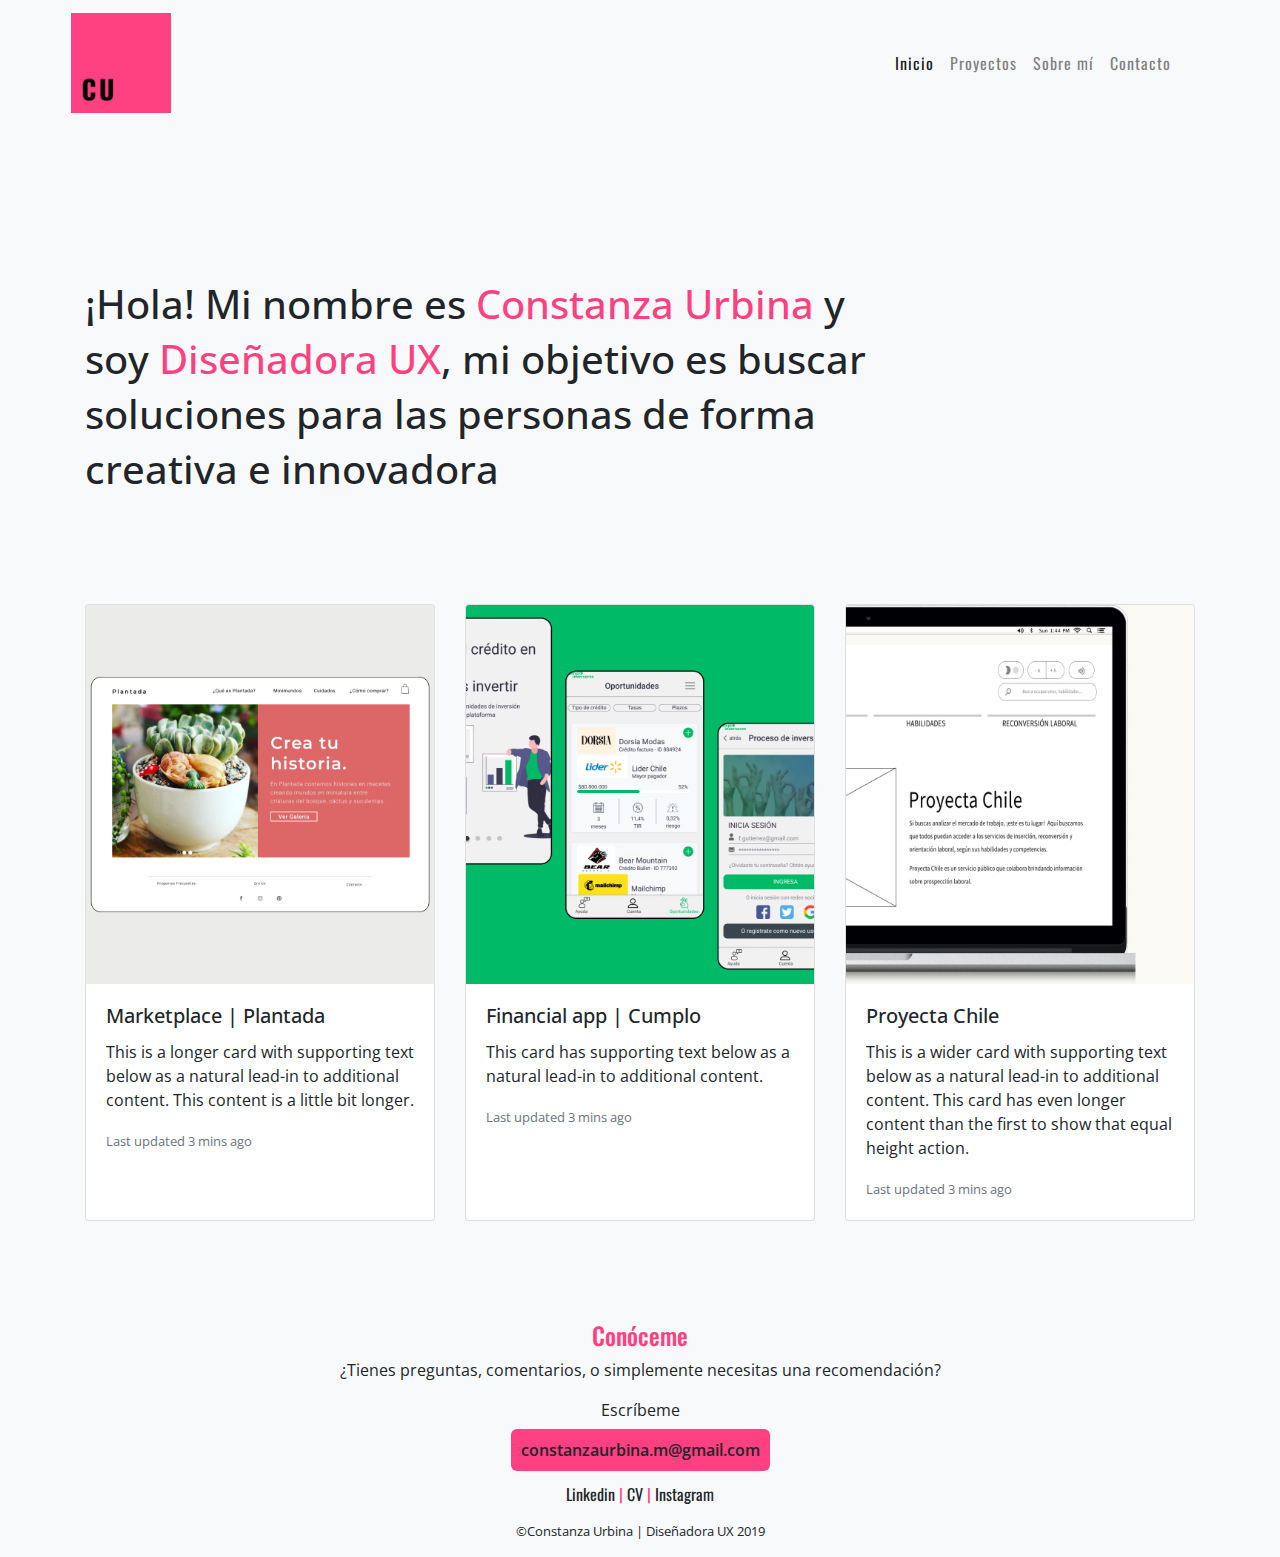
==== index.html @ 9f14cec7 "primer commit" ====
<!doctype html>
<html lang="en">
  <head>
    <!-- Required meta tags -->
    <meta charset="utf-8">
    <meta name="viewport" content="width=device-width, initial-scale=1, shrink-to-fit=no">

    <!-- Bootstrap CSS -->
    <link rel="stylesheet" href="https://stackpath.bootstrapcdn.com/bootstrap/4.3.1/css/bootstrap.min.css" integrity="sha384-ggOyR0iXCbMQv3Xipma34MD+dH/1fQ784/j6cY/iJTQUOhcWr7x9JvoRxT2MZw1T" crossorigin="anonymous">
    <link rel="stylesheet" href="style.css">
    <link href="https://fonts.googleapis.com/css?family=Oswald&display=swap" rel="stylesheet">
    <link href="https://fonts.googleapis.com/css?family=Open+Sans&display=swap" rel="stylesheet">
    <title>Constanza Urbina</title>
  </head>
  <body>
        <nav id="navbar" class="navbar navbar-expand-lg navbar-light bg-light">
                <a class="navbar-brand" href="index.html">
                        <img src="img/Logo.jpg" id="logo" alt="logo Constanza Urbina"/> 
                </a>
                <button class="navbar-toggler" type="button" data-toggle="collapse" data-target="#navbarNav" aria-controls="navbarNav" aria-expanded="false" aria-label="Toggle navigation">
                  <span class="navbar-toggler-icon"></span>
                </button>
                <div class="collapse navbar-collapse" id="navbarNav">
                  <ul class="navbar-nav">
                    <li class="nav-item active">
                      <a id="inicio" class="nav-link" href="index.html">Inicio <span class="sr-only">(current)</span></a>
                    </li>
                    <li class="nav-item">
                      <a id="proyectos" class="nav-link" href="proyectos.html">Proyectos</a>
                    </li>
                    <li class="nav-item">
                      <a id="sobremi" class="nav-link" href="about.html">Sobre mí</a>
                    </li>
                    <li class="nav-item">
                        <a id="sobremi" class="nav-link" href="contacto.html">Contacto</a>
                      </li>                    
                  </ul>
                </div>
              </nav>

        <div id= "container-one" class="container">
            <div class="row">
                <div class="col-lg-9">
                <h1 id="titulo-inicio">¡Hola! Mi nombre es <span>Constanza Urbina</span> y soy <span>Diseñadora UX</span>, mi objetivo es buscar soluciones para las personas de forma creativa e innovadora </h1>
                </div>              
            </div>
        </div>

        <div id="container-two" class="container" >
        <div class="card-deck">
                <div class="card">
                  <img src="img/Marketplace.jpg" class="card-img-top" alt="Plantada Marketplace">
                  <div class="card-body">
                    <h5 class="card-title">Marketplace | Plantada </h5>
                    <p class="card-text">This is a longer card with supporting text below as a natural lead-in to additional content. This content is a little bit longer.</p>
                    <p class="card-text"><small class="text-muted">Last updated 3 mins ago</small></p>
                  </div>
                </div>
                <div class="card">
                  <img src="img/Cumplo.jpg" class="card-img-top" alt="App Cumplo">
                  <div class="card-body">
                    <h5 class="card-title">Financial app | Cumplo</h5>
                    <p class="card-text">This card has supporting text below as a natural lead-in to additional content.</p>
                    <p class="card-text"><small class="text-muted">Last updated 3 mins ago</small></p>
                  </div>
                </div>
                <div class="card">
                  <img src="img/ChileValora.jpg" class="card-img-top" alt="Proyecta Chile">
                  <div class="card-body">
                    <h5 class="card-title">Proyecta Chile</h5>
                    <p class="card-text">This is a wider card with supporting text below as a natural lead-in to additional content. This card has even longer content than the first to show that equal height action.</p>
                    <p class="card-text"><small class="text-muted">Last updated 3 mins ago</small></p>
                  </div>
                </div>
              </div>
        </div>

        
    

    <footer>
      <h4><span>Conóceme</span></h4>
            <p>¿Tienes preguntas, comentarios, o simplemente necesitas una recomendación?</p>
            <p>Escríbeme</p>
            <a class="boton_personalizado">constanzaurbina.m@gmail.com<span class="sr-only">(current)</span></a>
            <!--<ul>
              <a href="https://drive.google.com/open?id=1kukRNrF38CLpl3KJc1DU95gMkI0bnIxP">
                <p>
                  Mi CV <span>|</span>
                </p>
              </a>
              <a href="linkedin.com/in/constanza-paz-urbina-montesinos-473746109">
                <p>
                  Linkedin <span>|</span>
                </p>
              </a>
              <a href="https://www.instagram.com/laperrogatopezyconstanza/">
                <p>
                  Instagram
                </p>
              </a>
          
            </ul>-->
            <p id="enlaces_contacto"></a>Linkedin <span>  |  </span> CV <span>  |  </span> Instagram</p>
            <p id="pequeño">©Constanza Urbina | Diseñadora UX 2019</p>
    </footer> 
    
    

    <!-- Optional JavaScript -->
    <!-- jQuery first, then Popper.js, then Bootstrap JS -->
    <script src="https://code.jquery.com/jquery-3.3.1.slim.min.js" integrity="sha384-q8i/X+965DzO0rT7abK41JStQIAqVgRVzpbzo5smXKp4YfRvH+8abtTE1Pi6jizo" crossorigin="anonymous"></script>
    <script src="https://cdnjs.cloudflare.com/ajax/libs/popper.js/1.14.7/umd/popper.min.js" integrity="sha384-UO2eT0CpHqdSJQ6hJty5KVphtPhzWj9WO1clHTMGa3JDZwrnQq4sF86dIHNDz0W1" crossorigin="anonymous"></script>
    <script src="https://stackpath.bootstrapcdn.com/bootstrap/4.3.1/js/bootstrap.min.js" integrity="sha384-JjSmVgyd0p3pXB1rRibZUAYoIIy6OrQ6VrjIEaFf/nJGzIxFDsf4x0xIM+B07jRM" crossorigin="anonymous"></script>
  </body>
</html>
---- style.css ----
body{
    background-color: #f8f9fa;
    font-family: 'Open Sans', sans-serif;
    
}

/* Estilos generales */

nav{
    font-family: 'Oswald', sans-serif;
    letter-spacing: 1px;
}

#logo{
    margin-left:55px;
    max-width: 100px;
}


#inicio{
    margin-left: 700px;
}

span{
    color: #FF4081;
    /*font-weight: bold;*/
}

#container-one{
    padding-top: 100px;
}

#container-two{
    padding-top: 100px;
}

#container-footer{
    padding-top: 100px;
    text-align: center;
}

footer{
    background-color: #f8f9fa;
    padding-top: 50px;
    margin-top:50px;
    text-align: center;
}

.boton_personalizado{
    text-decoration: none;
    padding: 10px;
    font-weight: 600;
    font-size: 16px;
    color: #f8f9fa;
    background-color: #FF4081;
    border-radius: 6px; 

  }

  .boton_personalizado:hover{
    background-color: rgb(204, 204, 204);
   
}



h4{
    font-family: 'Oswald', sans-serif;
}

#enlaces_contacto{
    margin-top: 20px;
    font-family: 'Oswald', sans-serif;
}

#pequeño{
    font-size: 13px;
}

/* Estilos inicio */

#titulo-inicio{
    margin-top:50px;
    font-family: 'Open Sans', sans-serif;
    line-height : 55px;
}

.card:hover {
    filter: opacity(.5);
}

/* Estilos about */

h3{
    font-family: 'Oswald', sans-serif;
    text-align: center;
}

#imgcons{
    height: 460px;
    width: 420px;  
    margin-left: 80px;
 }

#container-three{
    padding-top: 60px; 
}

#container-four{
    padding-top: 60px; 
}

#parrafo{
    margin-top: 20px;
}

#fluido{
    background-color: #FF4081;
    width: 100%;
}

/* Estilos contacto */
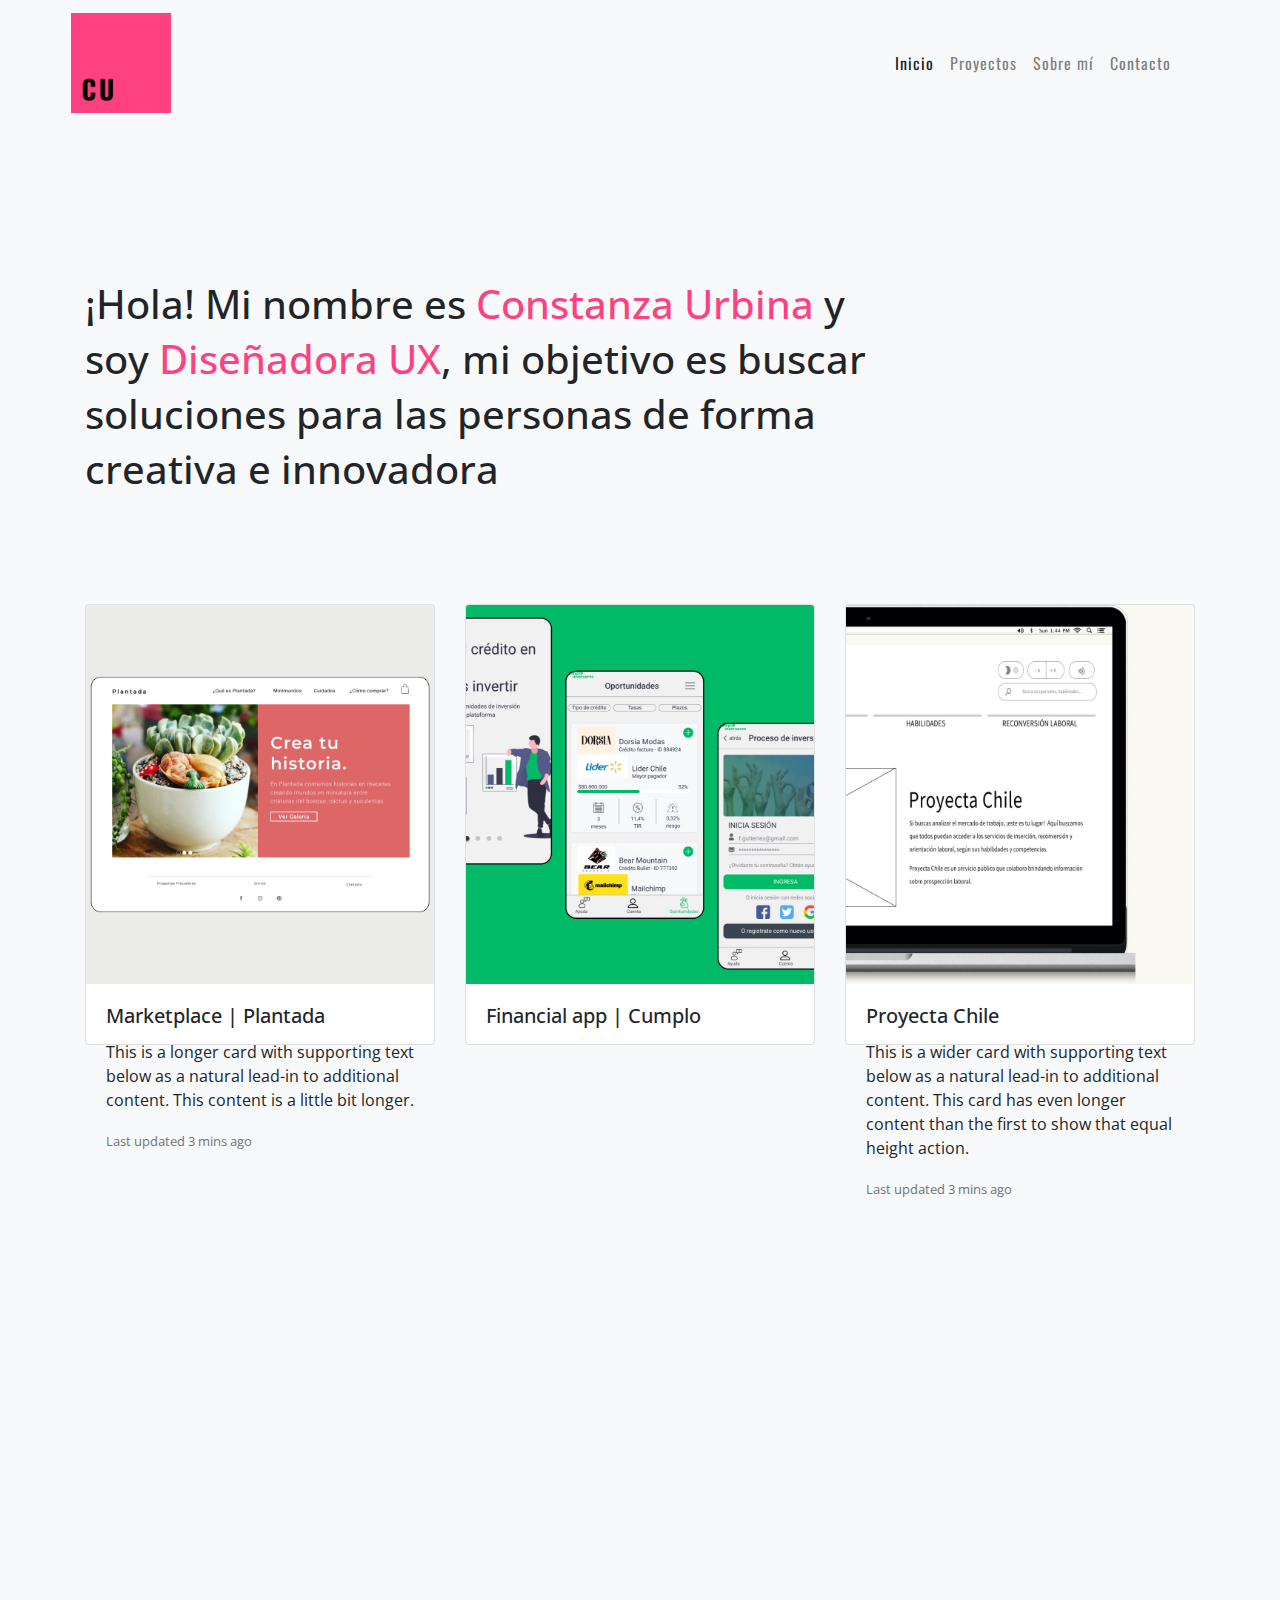
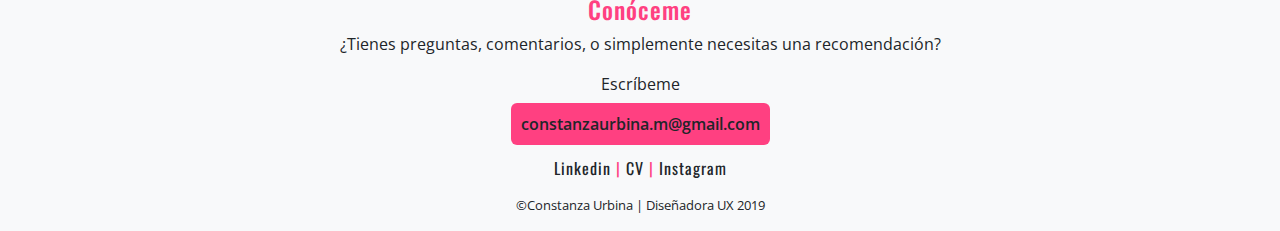
==== commit 0744812b: "cambios proyecto cumplo" ====
--- a/index.html
+++ b/index.html
@@ -46,24 +46,27 @@
             </div>
         </div>
 
+
+
         <div id="container-two" class="container" >
+        
         <div class="card-deck">
                 <div class="card">
-                  <img src="img/Marketplace.jpg" class="card-img-top" alt="Plantada Marketplace">
+                  <a href="plantada.html" ><img src="img/Marketplace.jpg" class="card-img-top" alt="Plantada Marketplace"></a>
                   <div class="card-body">
                     <h5 class="card-title">Marketplace | Plantada </h5>
                     <p class="card-text">This is a longer card with supporting text below as a natural lead-in to additional content. This content is a little bit longer.</p>
                     <p class="card-text"><small class="text-muted">Last updated 3 mins ago</small></p>
                   </div>
                 </div>
+
                 <div class="card">
-                  <img src="img/Cumplo.jpg" class="card-img-top" alt="App Cumplo">
+                  <a href="cumplo.html"><img src="img/Cumplo.jpg" class="card-img-top" alt="App Cumplo"></a>
                   <div class="card-body">
-                    <h5 class="card-title">Financial app | Cumplo</h5>
-                    <p class="card-text">This card has supporting text below as a natural lead-in to additional content.</p>
-                    <p class="card-text"><small class="text-muted">Last updated 3 mins ago</small></p>
+                      <h5 class="card-title">Financial app | Cumplo </h5>
                   </div>
                 </div>
+
                 <div class="card">
                   <img src="img/ChileValora.jpg" class="card-img-top" alt="Proyecta Chile">
                   <div class="card-body">
@@ -78,11 +81,21 @@
         
     
 
-    <footer>
-      <h4><span>Conóceme</span></h4>
+    <footer class="container">
+      <div class="row">
+        <div class="col">
+            <h4><span>Conóceme</span></h4>
             <p>¿Tienes preguntas, comentarios, o simplemente necesitas una recomendación?</p>
             <p>Escríbeme</p>
             <a class="boton_personalizado">constanzaurbina.m@gmail.com<span class="sr-only">(current)</span></a>
+        </div>
+      </div> 
+      <div class="row">
+        <div class="col">
+            <p id="enlaces_contacto"></a>Linkedin <span>  |  </span> CV <span>  |  </span> Instagram</p>
+            <p id="pequeño">©Constanza Urbina | Diseñadora UX 2019</p>
+        </div>
+      </div>
             <!--<ul>
               <a href="https://drive.google.com/open?id=1kukRNrF38CLpl3KJc1DU95gMkI0bnIxP">
                 <p>
@@ -101,8 +114,7 @@
               </a>
           
             </ul>-->
-            <p id="enlaces_contacto"></a>Linkedin <span>  |  </span> CV <span>  |  </span> Instagram</p>
-            <p id="pequeño">©Constanza Urbina | Diseñadora UX 2019</p>
+            
     </footer> 
     
     
--- a/style.css
+++ b/style.css
@@ -4,6 +4,7 @@
     
 }
 
+
 /* Estilos generales */
 
 nav{
@@ -42,8 +43,12 @@
 footer{
     background-color: #f8f9fa;
     padding-top: 50px;
-    margin-top:50px;
-    text-align: center;
+    margin-top:500px;
+    text-align: center;
+}
+
+#footer-cumplo{
+    padding-top: 800px;
 }
 
 .boton_personalizado{
@@ -54,7 +59,7 @@
     color: #f8f9fa;
     background-color: #FF4081;
     border-radius: 6px; 
-
+    margin-bottom: 3%;
   }
 
   .boton_personalizado:hover{
@@ -66,11 +71,13 @@
 
 h4{
     font-family: 'Oswald', sans-serif;
+    letter-spacing: 1px;
 }
 
 #enlaces_contacto{
     margin-top: 20px;
     font-family: 'Oswald', sans-serif;
+    letter-spacing: 1px;
 }
 
 #pequeño{
@@ -85,8 +92,13 @@
     line-height : 55px;
 }
 
+
+.card-body{
+    height: 60px;
+}
+
 .card:hover {
-    filter: opacity(.5);
+    filter: opacity(.2);
 }
 
 /* Estilos about */
@@ -94,6 +106,7 @@
 h3{
     font-family: 'Oswald', sans-serif;
     text-align: center;
+    letter-spacing: 1px;
 }
 
 #imgcons{
@@ -119,6 +132,369 @@
     width: 100%;
 }
 
+
+/*Estilos generales proyecto*/
+
+.icon{
+    height: 35px;
+    width: 35px;
+}
+
+
+
+.text-img{
+    position: absolute;
+    top: 45%;
+    left: 50%;
+    transform: translate(-50%, -50%);
+}
+
+.title-project{
+    text-align: center;
+    color:#ffff;
+    font-weight: bold;
+}
+
+.subtitle{
+    font-size: 20px;
+    font-family: 'Open Sans', sans-serif;
+    text-align: center;
+    color:#ffff;
+    
+}
+
+#about-proyect{
+font-size: 20px;
+font-family: 'Open Sans', sans-serif;
+}
+
+.p-title{
+    font-size: 16px;
+    font-family: 'Oswald', sans-serif;
+    letter-spacing: 1px;
+}
+
+.h5-title{
+    margin-top: -9px;
+    font-weight: bold;
+}
+
+#container-cumplo{
+    margin-top: 60px;
+    margin-left: 250px;
+    height: 250px;
+    /*padding-right: 500px;*/
+  
+}
+
+#role{
+    margin-top: 60px;
+    margin-left: 250px;
+    height: 180px;
+
+}
+
+.p-bold{
+    font-weight: bold;
+}
+
+.container-text{
+    margin-top:30px;
+    height: 500px;
+    
+}
+
+#container-conocer{
+    height: 500px;
+
+}
+
+#proceso-diseño{
+    background-color: #Ffff;
+    height:300px;
+
+}
+
+#titulo-proceso{
+    
+    padding-top:25px;
+    text-align: center;
+}
+
+#desafio{
+    background-color: #Ffff;
+    text-align: center;
+    height:200px;
+      
+}
+
+#texto-desafio{
+    margin-left: 150px;
+    padding-top:50px;  
+}
+
+.panel{
+    margin-top: 50px;
+}
+
+#leftdiv1{
+    margin-left: 65px;
+    padding-top:10px;  
+    float: left;
+}
+
+#leftdiv2 {
+    margin-left: 25px;
+    padding-top: 10px;
+	float: left;
+}
+
+#centerdiv {
+    margin-left: 25px;
+    padding-top: 10px;
+	float: left;
+}
+
+#rightdiv1 {
+    margin-left: 25px;
+    padding-top: 10px;
+	float: left;
+}
+
+#rightdiv2 {
+    margin-left: 25px;
+    padding-top: 10px;
+	float: left;
+}
+
+
+.p-detalles{
+    font-size: 14px;
+    text-align: center;
+    
+}
+
+
+
+#empatizar{
+    height: 35px;
+    width: 35px;
+    text-align: center;
+}
+
+#referentes{
+    background-color: #Ffff;
+    margin-top:180px;
+    padding-left: 250px;
+    height: 350px;
+    width: 100%;
+
+}
+
+#img-ref{
+    width: 156px;
+    height: 224px;
+}
+
+#ref-left{
+    float:left;
+    margin-top: 60px;
+}
+
+#ref-right{
+    float: right;
+    margin-top: 65px;
+    padding-right: 200px;
+
+}
+
+#user{
+    padding-left: 250px;
+    margin-top:50px;
+    height: 500px;
+
+}
+
+#p-user{
+    padding-right: 150px;
+}
+
+#user-1{
+    width: 640px;
+    height: 484px;
+    text-align: center;
+}
+
+
+#user-2{
+    width: 640px;
+    height: 484px;
+    text-align: center;
+}
+
+#user-left{
+    float: left;
+    margin-top: 100px;
+}
+
+#user-right{
+    float: right;
+    padding-right: 100px;
+}
+
+#arrow-1{
+    width: 150px;
+    height: 150px; 
+    margin-left: 100px;
+    
+
+}
+
+#arrow-2{
+    width: 150px;
+    height: 150px;
+    margin-right: 220px; 
+    margin-top:150px;
+    
+    
+
+}
+
+#user2-left{
+    float: left;
+    margin-left:-80px;
+    margin-top: 50px;
+
+}
+
+#user2-right{
+    float: right;
+    
+
+}
+
+#p-arrow{
+    margin-left:-30px;
+    margin-top:-50px;
+}
+
+#p-arrow2{
+    padding-left:130px;
+    margin-top:-50px;
+}
+
+#pre-test{
+    background-color: #Ffff;
+    height: 680px;
+    margin-top:720px; 
+}
+
+#pre-title{
+    margin-left: 250px;
+    padding-top:30px;
+
+}
+
+#portada-cumplo{
+    width: 757px;
+    height: 242px;
+    text-align: center;
+    margin-left: 10px;
+    margin-top: 20px;
+
+}
+
+#pre-left{
+    float: left;
+    margin-left: 220px;
+}
+
+#pre-center{
+    float: left;
+    margin-left: 100px;
+    
+    
+}
+
+#pre-right{
+    float: left;
+    margin-left: 100px;
+    
+}
+
+#container-ideas{
+    margin-top: 60px;
+    margin-left: 250px;
+    height: 750px;
+}
+
+#sketch-cumplo{
+    width: 656px;
+    height: 492px;
+    margin-left: 100px;
+}
+
+#container-sitemap{
+    padding-top:50px;
+    margin-top: 100px;
+    height: 690px;
+    background-color: #Ffff;
+
+}
+
+#sitemap-cumplo{
+    width: 656px;
+    height: 492px;
+    margin-left: 350px;
+}
+
+.correr-p{
+    margin-left: 250px;
+}
+
+#container-wireframe{
+    margin-left: 250px;
+}
+
+#wireframe{
+    width: 720px;
+    height: 349px;
+    
+
+}
+
+#text-prototipo{
+    margin-right: 100px; 
+}
+
+#prototipo{
+    padding-top: 50px;
+    background-color: #Ffff;
+    
+}
+
+#title-prototipo{
+    margin-left: 250px;
+}
+
+#cumplo-1{
+    width:  472px;
+    height: 435px;
+    margin-left: 250px;
+}
+
+.div-left{
+    float: left;
+}
+
+
+/*Estilos Cumplo*/
+
+#imgCumplo{
+    width:  100%;
+    height: 250px;
+}
+
 /* Estilos contacto */
 
 
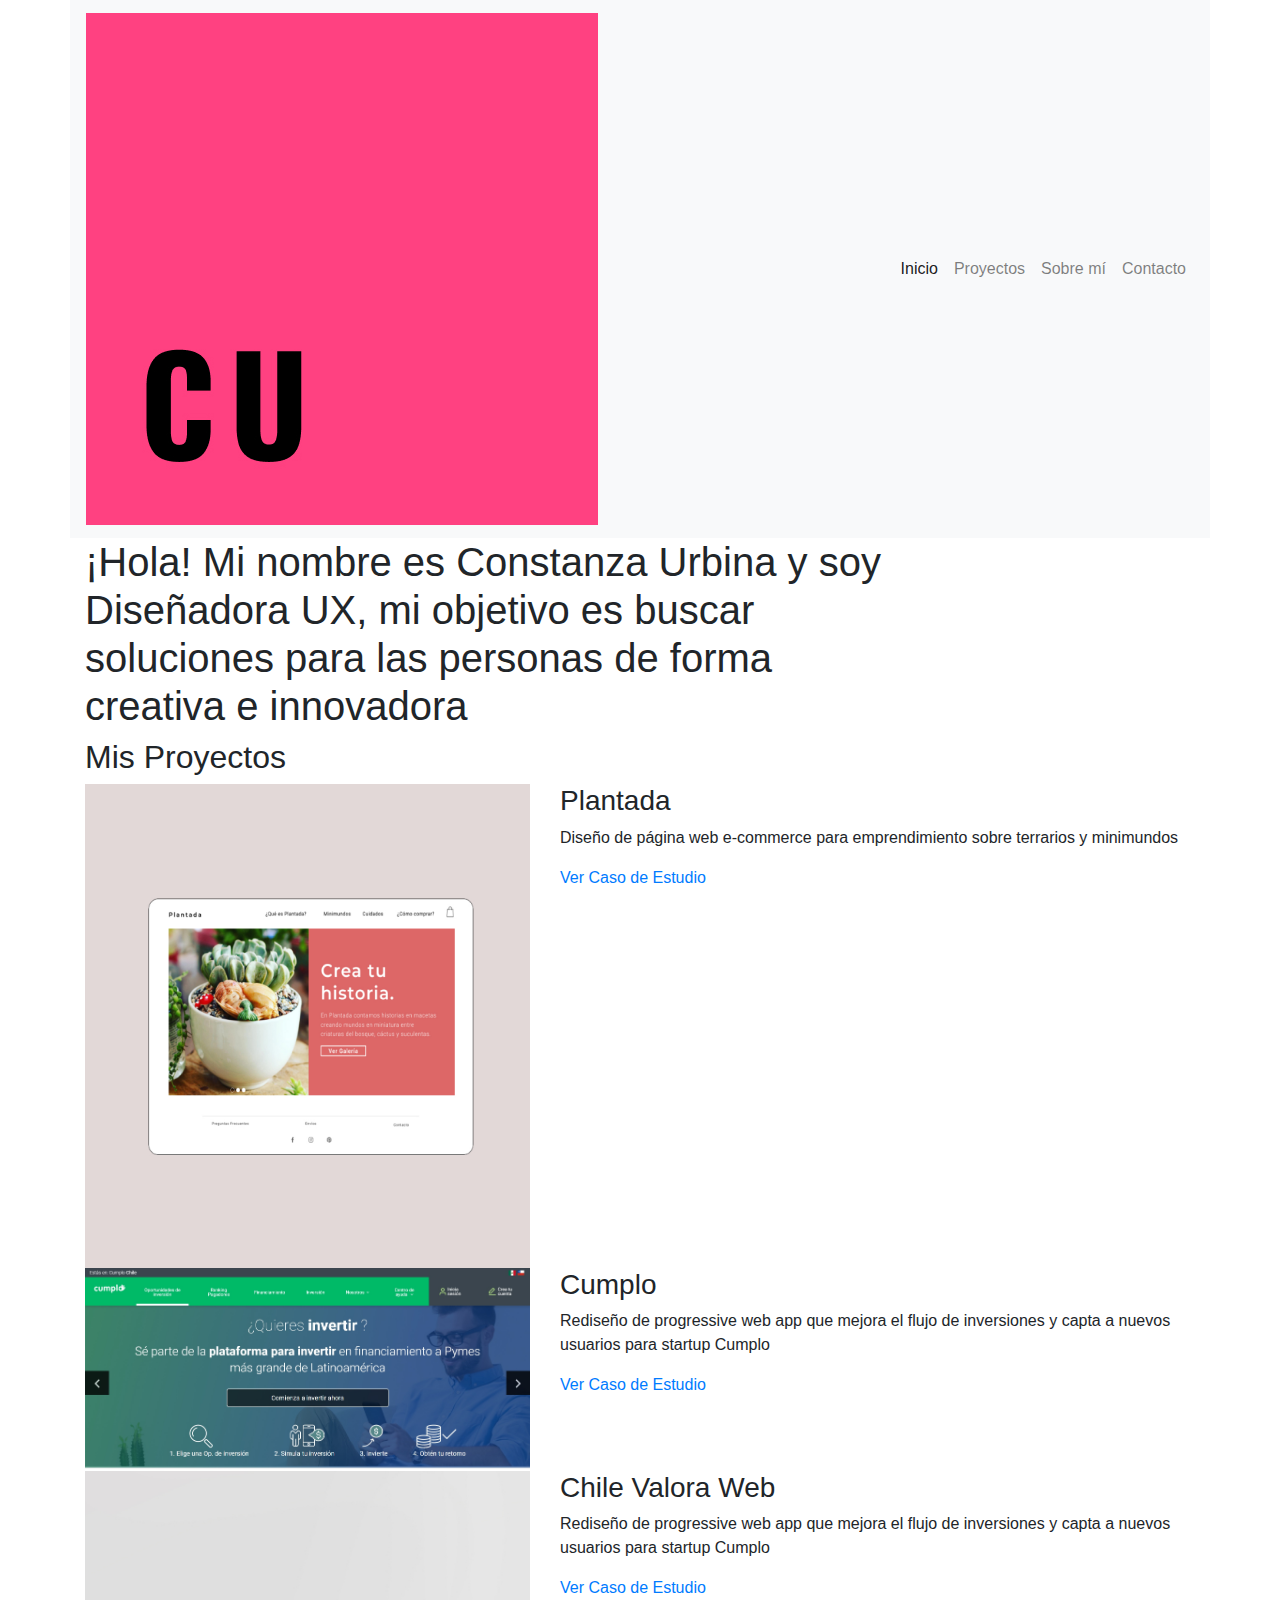
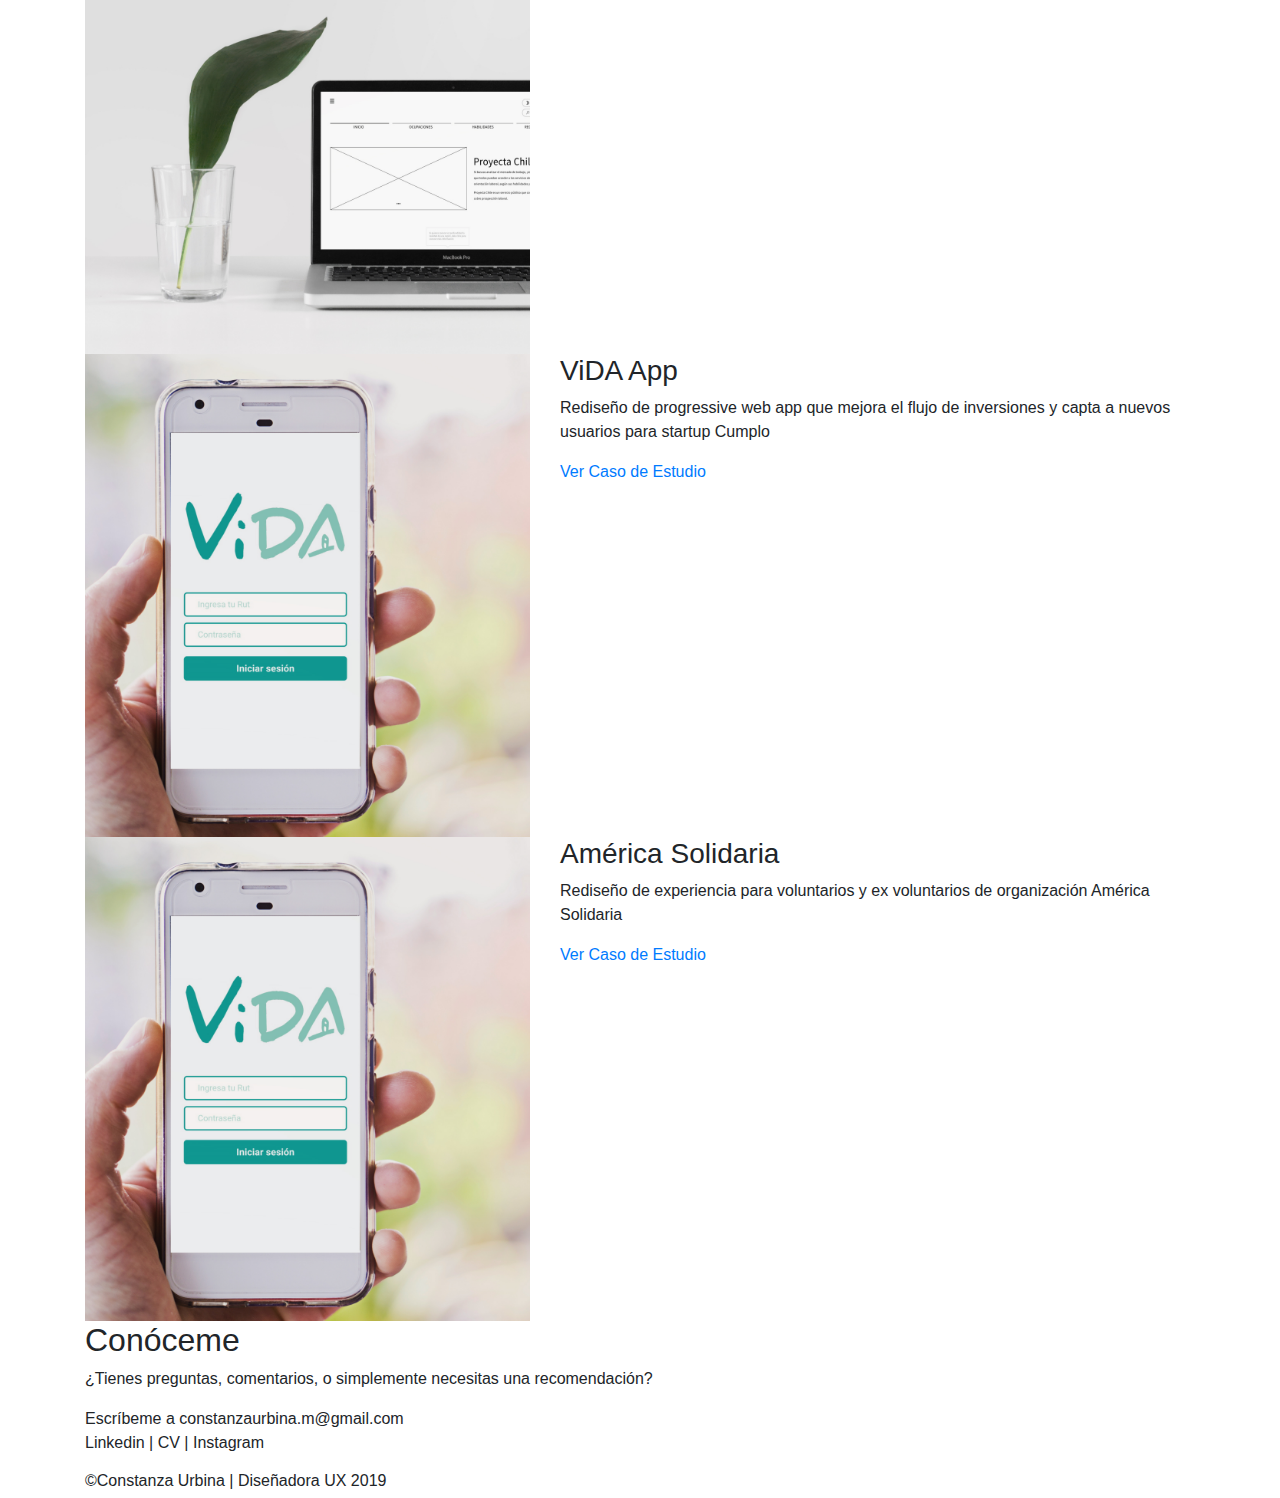
==== commit 705fc723: "arreglos index y css" ====
--- a/index.html
+++ b/index.html
@@ -1,128 +1,136 @@
-<!doctype html>
+<!DOCTYPE html>
 <html lang="en">
-  <head>
-    <!-- Required meta tags -->
-    <meta charset="utf-8">
-    <meta name="viewport" content="width=device-width, initial-scale=1, shrink-to-fit=no">
-
-    <!-- Bootstrap CSS -->
-    <link rel="stylesheet" href="https://stackpath.bootstrapcdn.com/bootstrap/4.3.1/css/bootstrap.min.css" integrity="sha384-ggOyR0iXCbMQv3Xipma34MD+dH/1fQ784/j6cY/iJTQUOhcWr7x9JvoRxT2MZw1T" crossorigin="anonymous">
-    <link rel="stylesheet" href="style.css">
-    <link href="https://fonts.googleapis.com/css?family=Oswald&display=swap" rel="stylesheet">
-    <link href="https://fonts.googleapis.com/css?family=Open+Sans&display=swap" rel="stylesheet">
-    <title>Constanza Urbina</title>
-  </head>
-  <body>
-        <nav id="navbar" class="navbar navbar-expand-lg navbar-light bg-light">
-                <a class="navbar-brand" href="index.html">
-                        <img src="img/Logo.jpg" id="logo" alt="logo Constanza Urbina"/> 
-                </a>
-                <button class="navbar-toggler" type="button" data-toggle="collapse" data-target="#navbarNav" aria-controls="navbarNav" aria-expanded="false" aria-label="Toggle navigation">
-                  <span class="navbar-toggler-icon"></span>
-                </button>
-                <div class="collapse navbar-collapse" id="navbarNav">
-                  <ul class="navbar-nav">
-                    <li class="nav-item active">
-                      <a id="inicio" class="nav-link" href="index.html">Inicio <span class="sr-only">(current)</span></a>
-                    </li>
-                    <li class="nav-item">
-                      <a id="proyectos" class="nav-link" href="proyectos.html">Proyectos</a>
-                    </li>
-                    <li class="nav-item">
-                      <a id="sobremi" class="nav-link" href="about.html">Sobre mí</a>
-                    </li>
-                    <li class="nav-item">
-                        <a id="sobremi" class="nav-link" href="contacto.html">Contacto</a>
-                      </li>                    
-                  </ul>
-                </div>
-              </nav>
-
-        <div id= "container-one" class="container">
-            <div class="row">
-                <div class="col-lg-9">
-                <h1 id="titulo-inicio">¡Hola! Mi nombre es <span>Constanza Urbina</span> y soy <span>Diseñadora UX</span>, mi objetivo es buscar soluciones para las personas de forma creativa e innovadora </h1>
-                </div>              
-            </div>
-        </div>
-
-
-
-        <div id="container-two" class="container" >
-        
-        <div class="card-deck">
-                <div class="card">
-                  <a href="plantada.html" ><img src="img/Marketplace.jpg" class="card-img-top" alt="Plantada Marketplace"></a>
-                  <div class="card-body">
-                    <h5 class="card-title">Marketplace | Plantada </h5>
-                    <p class="card-text">This is a longer card with supporting text below as a natural lead-in to additional content. This content is a little bit longer.</p>
-                    <p class="card-text"><small class="text-muted">Last updated 3 mins ago</small></p>
-                  </div>
-                </div>
-
-                <div class="card">
-                  <a href="cumplo.html"><img src="img/Cumplo.jpg" class="card-img-top" alt="App Cumplo"></a>
-                  <div class="card-body">
-                      <h5 class="card-title">Financial app | Cumplo </h5>
-                  </div>
-                </div>
-
-                <div class="card">
-                  <img src="img/ChileValora.jpg" class="card-img-top" alt="Proyecta Chile">
-                  <div class="card-body">
-                    <h5 class="card-title">Proyecta Chile</h5>
-                    <p class="card-text">This is a wider card with supporting text below as a natural lead-in to additional content. This card has even longer content than the first to show that equal height action.</p>
-                    <p class="card-text"><small class="text-muted">Last updated 3 mins ago</small></p>
-                  </div>
-                </div>
-              </div>
-        </div>
-
-        
-    
-
-    <footer class="container">
-      <div class="row">
-        <div class="col">
-            <h4><span>Conóceme</span></h4>
-            <p>¿Tienes preguntas, comentarios, o simplemente necesitas una recomendación?</p>
-            <p>Escríbeme</p>
-            <a class="boton_personalizado">constanzaurbina.m@gmail.com<span class="sr-only">(current)</span></a>
-        </div>
-      </div> 
-      <div class="row">
-        <div class="col">
-            <p id="enlaces_contacto"></a>Linkedin <span>  |  </span> CV <span>  |  </span> Instagram</p>
-            <p id="pequeño">©Constanza Urbina | Diseñadora UX 2019</p>
+<head>
+  <meta charset="UTF-8">
+  <meta name="viewport" content="width=device-width, initial-scale=1.0">
+  <meta http-equiv="X-UA-Compatible" content="ie=edge">
+  <title>Constanza Urbina</title>
+  <link rel="stylesheet" href="https://stackpath.bootstrapcdn.com/bootstrap/4.3.1/css/bootstrap.min.css" integrity="sha384-ggOyR0iXCbMQv3Xipma34MD+dH/1fQ784/j6cY/iJTQUOhcWr7x9JvoRxT2MZw1T" crossorigin="anonymous">
+  <link href="https://fonts.googleapis.com/css?family=Open+Sans|Oswald&display=swap" rel="stylesheet">
+  <link rel="stylesheet" href="main.css">
+</head>
+<body>
+  <nav class="navbar navbar-expand-lg navbar-light bg-light container">
+    <a class="navbar-brand" href="index.html">
+      <img src="img/Logo.jpg" id="logo" alt="logo Constanza Urbina"/> 
+    </a>
+    <button class="navbar-toggler" type="button" data-toggle="collapse" data-target="#navbarNav" aria-controls="navbarNav" aria-expanded="false" aria-label="Toggle navigation">
+      <span class="navbar-toggler-icon"></span>
+    </button>
+    <div class="collapse navbar-collapse flex-row-reverse" id="navbarNav">
+      <ul class="navbar-nav">
+        <li class="nav-item active">
+          <a id="inicio" class="nav-link" href="index.html">Inicio <span class="sr-only">(current)</span></a>
+        </li>
+        <li class="nav-item">
+          <a id="proyectos" class="nav-link" href="#proyectos">Proyectos</a>
+        </li>
+        <li class="nav-item">
+          <a id="sobremi" class="nav-link" href="about.html">Sobre mí</a>
+        </li>
+        <li class="nav-item">
+          <a id="sobremi" class="nav-link" href="contacto.html">Contacto</a>
+        </li>                    
+      </ul>
+    </div>
+  </nav>
+  <header class="container">
+    <div class="row">
+      <div class="col-lg-9 col-9">
+        <h1>¡Hola! Mi nombre es <span class="txt-sub">Constanza Urbina</span> y soy <span>Diseñadora UX</span>, mi objetivo es buscar soluciones para las personas de forma creativa e innovadora</h1>
+      </div>
+    </div>
+  </header>
+  <section id="proyectos" class="container pd-sct">
+    <div class="row">
+      <div class="col-lg-12 col-12">
+        <h2>Mis Proyectos</h2>
+      </div>
+    </div>
+    <div class="row pd-proyecto">
+      <div class="col-lg-5">
+        <img class="img-fluid img-proyecto" src="img/portada_marketplace.jpg" alt="Plantada">
+      </div>
+      <div class="col-lg-7">
+        <div class="pos-txt">
+          <h3 class="txt-sub">Plantada</h3>
+          <p>Diseño de página web e-commerce para emprendimiento sobre terrarios y minimundos</p>
+          <a href="plantada.html">Ver Caso de Estudio</a>
         </div>
       </div>
-            <!--<ul>
-              <a href="https://drive.google.com/open?id=1kukRNrF38CLpl3KJc1DU95gMkI0bnIxP">
-                <p>
-                  Mi CV <span>|</span>
-                </p>
-              </a>
-              <a href="linkedin.com/in/constanza-paz-urbina-montesinos-473746109">
-                <p>
-                  Linkedin <span>|</span>
-                </p>
-              </a>
-              <a href="https://www.instagram.com/laperrogatopezyconstanza/">
-                <p>
-                  Instagram
-                </p>
-              </a>
-          
-            </ul>-->
-            
-    </footer> 
-    
-    
-
-    <!-- Optional JavaScript -->
-    <!-- jQuery first, then Popper.js, then Bootstrap JS -->
-    <script src="https://code.jquery.com/jquery-3.3.1.slim.min.js" integrity="sha384-q8i/X+965DzO0rT7abK41JStQIAqVgRVzpbzo5smXKp4YfRvH+8abtTE1Pi6jizo" crossorigin="anonymous"></script>
-    <script src="https://cdnjs.cloudflare.com/ajax/libs/popper.js/1.14.7/umd/popper.min.js" integrity="sha384-UO2eT0CpHqdSJQ6hJty5KVphtPhzWj9WO1clHTMGa3JDZwrnQq4sF86dIHNDz0W1" crossorigin="anonymous"></script>
-    <script src="https://stackpath.bootstrapcdn.com/bootstrap/4.3.1/js/bootstrap.min.js" integrity="sha384-JjSmVgyd0p3pXB1rRibZUAYoIIy6OrQ6VrjIEaFf/nJGzIxFDsf4x0xIM+B07jRM" crossorigin="anonymous"></script>
-  </body>
+    </div>
+    <div class="row pd-proyecto">
+      <div class="col-lg-5">
+        <img class="img-fluid img-proyecto" src="img/portada_cumplo.jpg" alt="Cumplo App">
+      </div>
+      <div class="col-lg-7">
+        <div class="pos-txt">
+          <h3 class="txt-sub">Cumplo</h3>
+          <p>Rediseño de progressive web app que mejora el flujo de inversiones y capta a nuevos usuarios para startup Cumplo</p>
+          <a href="plantada.html">Ver Caso de Estudio</a>
+        </div>
+      </div>
+    </div>
+    <div class="row pd-proyecto">
+      <div class="col-lg-5">
+        <img class="img-fluid img-proyecto" src="img/Portada_chilevalora.jpg" alt="Cumplo App">
+      </div>
+      <div class="col-lg-7">
+        <div class="pos-txt">
+          <h3 class="txt-sub">Chile Valora Web</h3>
+          <p>Rediseño de progressive web app que mejora el flujo de inversiones y capta a nuevos usuarios para startup Cumplo</p>
+          <a href="plantada.html">Ver Caso de Estudio</a>
+        </div>
+      </div>
+    </div>
+    <div class="row pd-proyecto">
+      <div class="col-lg-5">
+        <img class="img-fluid img-proyecto" src="img/Portada_vida.jpg" alt="Cumplo App">
+      </div>
+      <div class="col-lg-7">
+        <div class="pos-txt">
+          <h3 class="txt-sub">ViDA App</h3>
+          <p>Rediseño de progressive web app que mejora el flujo de inversiones y capta a nuevos usuarios para startup Cumplo</p>
+          <a href="plantada.html">Ver Caso de Estudio</a>
+        </div>
+      </div>
+    </div>
+    <div class="row pd-proyecto">
+      <div class="col-lg-5">
+        <img class="img-fluid img-proyecto" src="img/Portada_vida.jpg" alt="Cumplo App">
+      </div>
+      <div class="col-lg-7">
+        <div class="pos-txt">
+          <h3 class="txt-sub">América Solidaria</h3>
+          <p>Rediseño de experiencia para voluntarios y ex voluntarios de organización América Solidaria</p>
+          <a href="plantada.html">Ver Caso de Estudio</a>
+        </div>
+      </div>
+    </div>
+  </section>
+  <footer class="container">
+    <div class="row">
+      <div class="col-lg-12">
+        <h2>Conóceme</h2>
+        <p>¿Tienes preguntas, comentarios, o simplemente necesitas una recomendación?</p>
+        <span>Escríbeme a</span>
+        <span class="mail">constanzaurbina.m@gmail.com</span>
+      </div>
+    </div> 
+    <div class="row pd-proyecto">
+      <div class="col-lg-12">
+        <p></a>Linkedin <span>  |  </span> CV <span>  |  </span> Instagram</p>
+      </div>
+    </div>
+    <div class="row">
+      <div class="col-lg-12">
+        <h6>©Constanza Urbina | Diseñadora UX 2019</h6>
+      </div>
+    </div>
+  </footer>
+  
+  <script src="https://code.jquery.com/jquery-3.3.1.slim.min.js" integrity="sha384-q8i/X+965DzO0rT7abK41JStQIAqVgRVzpbzo5smXKp4YfRvH+8abtTE1Pi6jizo" crossorigin="anonymous"></script>
+  <script src="https://cdnjs.cloudflare.com/ajax/libs/popper.js/1.14.7/umd/popper.min.js" integrity="sha384-UO2eT0CpHqdSJQ6hJty5KVphtPhzWj9WO1clHTMGa3JDZwrnQq4sF86dIHNDz0W1" crossorigin="anonymous"></script>
+  <script src="https://stackpath.bootstrapcdn.com/bootstrap/4.3.1/js/bootstrap.min.js" integrity="sha384-JjSmVgyd0p3pXB1rRibZUAYoIIy6OrQ6VrjIEaFf/nJGzIxFDsf4x0xIM+B07jRM" crossorigin="anonymous"></script>
+</body>
 </html>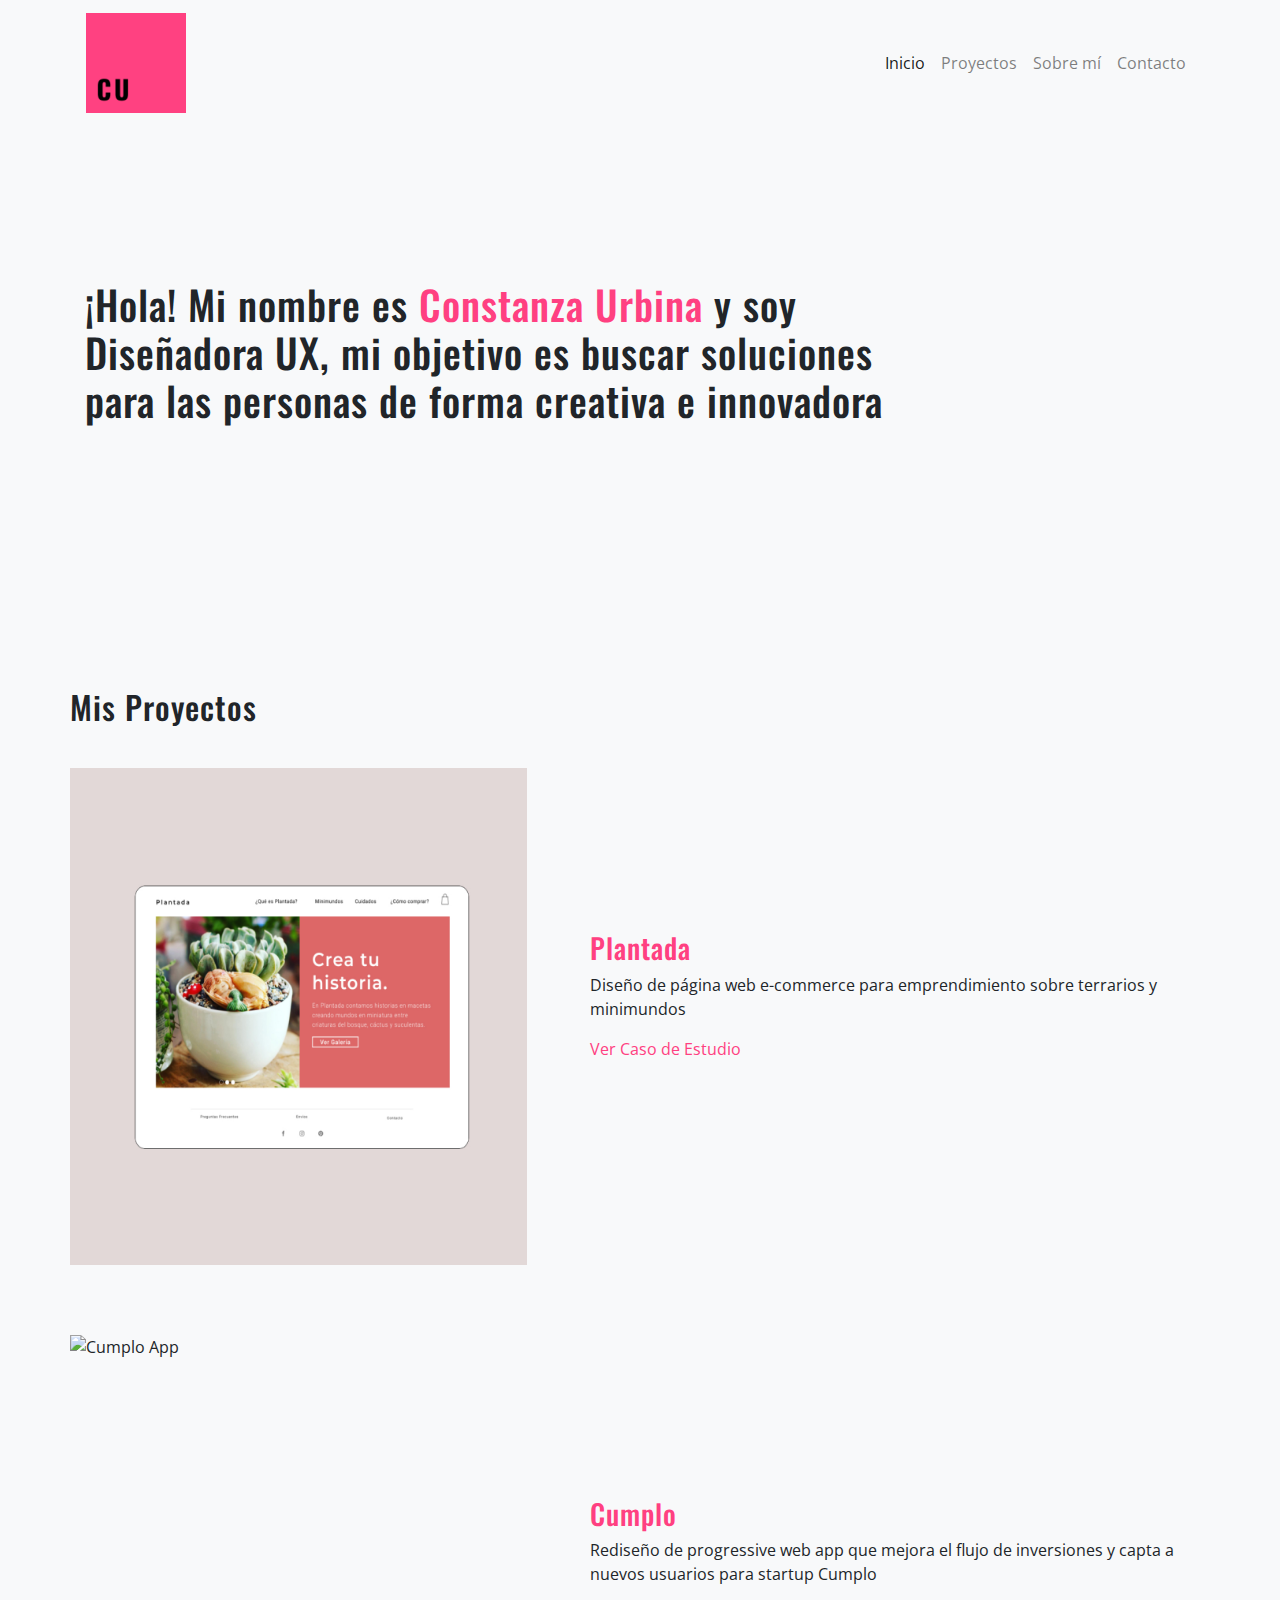
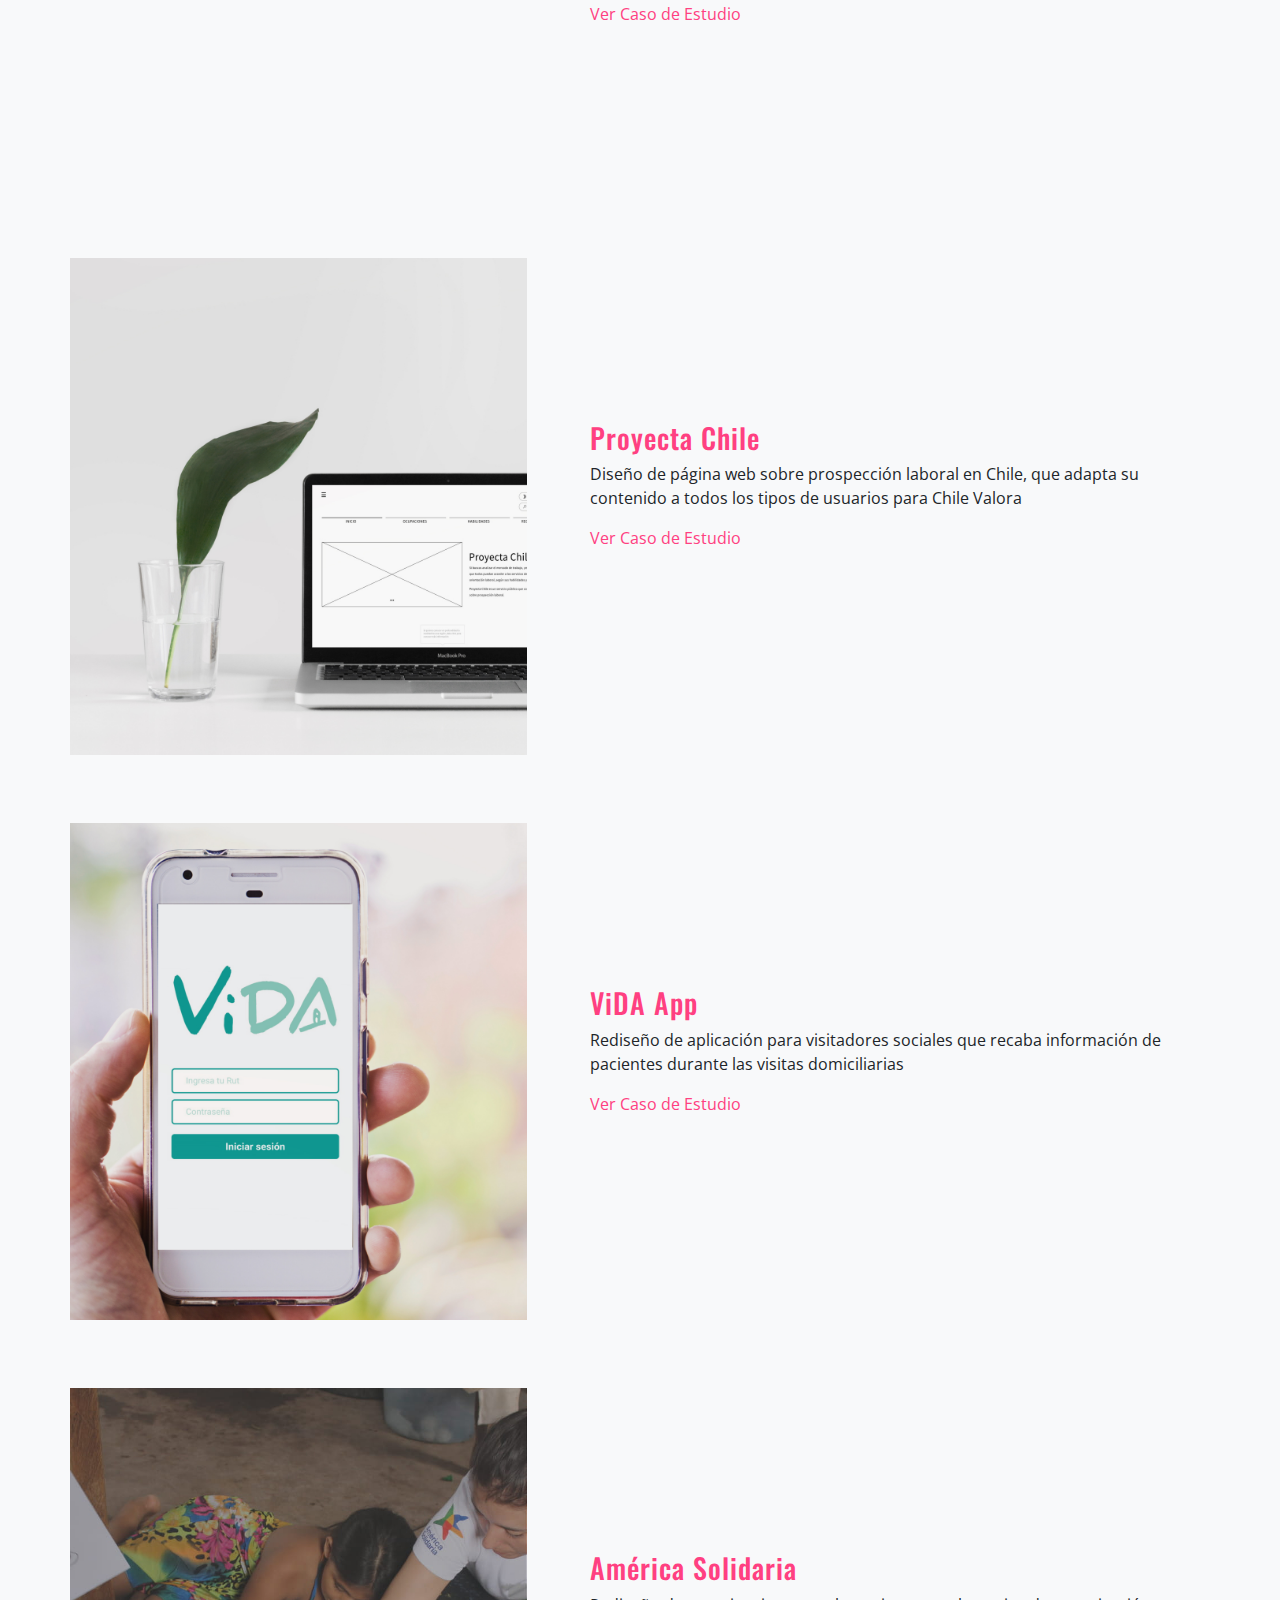
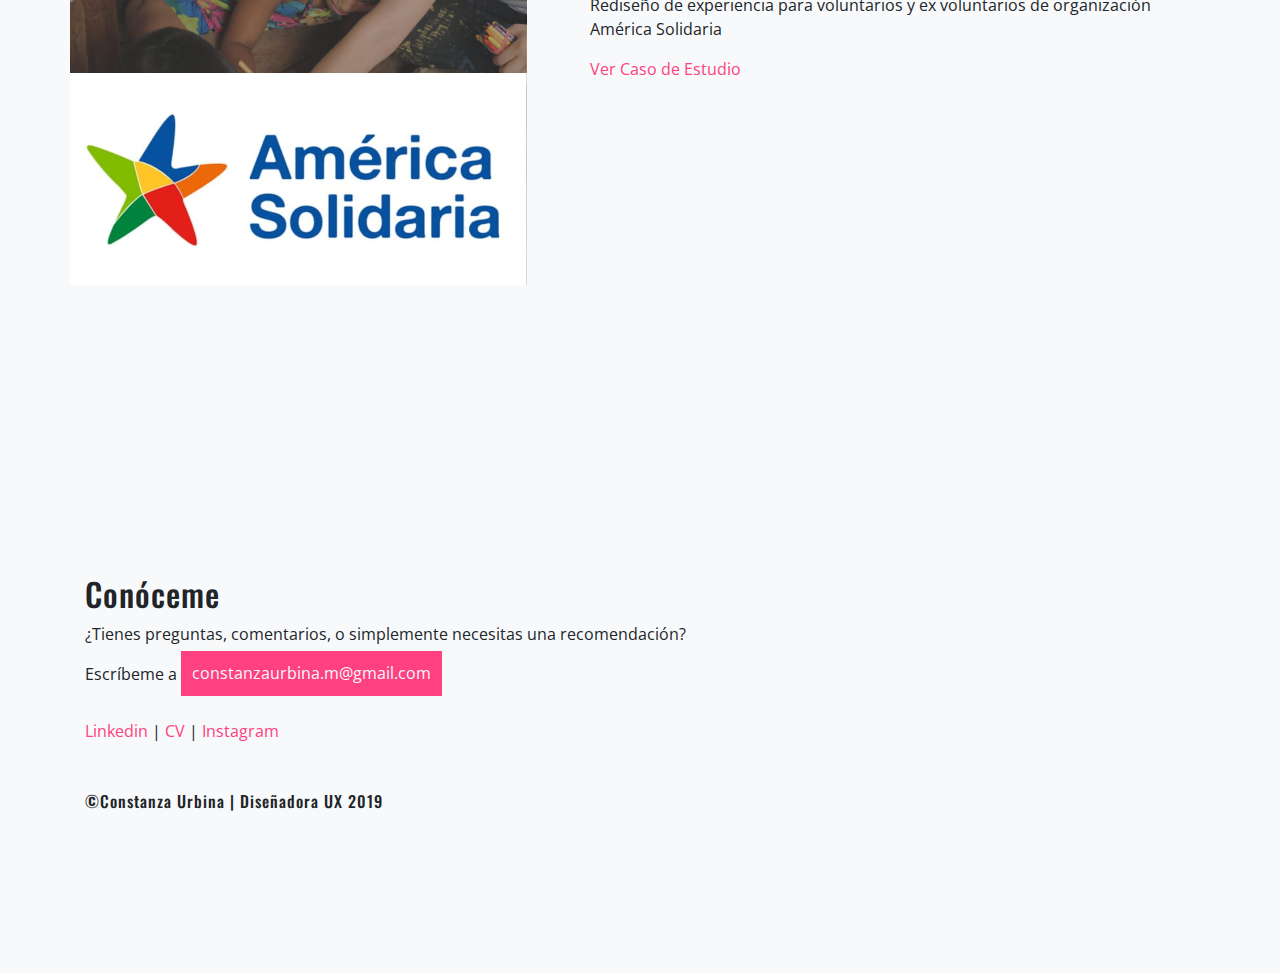
==== commit d04ccd14: "ultimos cambios Cumplo" ====
--- a/index.html
+++ b/index.html
@@ -7,7 +7,7 @@
   <title>Constanza Urbina</title>
   <link rel="stylesheet" href="https://stackpath.bootstrapcdn.com/bootstrap/4.3.1/css/bootstrap.min.css" integrity="sha384-ggOyR0iXCbMQv3Xipma34MD+dH/1fQ784/j6cY/iJTQUOhcWr7x9JvoRxT2MZw1T" crossorigin="anonymous">
   <link href="https://fonts.googleapis.com/css?family=Open+Sans|Oswald&display=swap" rel="stylesheet">
-  <link rel="stylesheet" href="main.css">
+  <link rel="stylesheet" href="style.css">
 </head>
 <body>
   <nav class="navbar navbar-expand-lg navbar-light bg-light container">
@@ -29,7 +29,7 @@
           <a id="sobremi" class="nav-link" href="about.html">Sobre mí</a>
         </li>
         <li class="nav-item">
-          <a id="sobremi" class="nav-link" href="contacto.html">Contacto</a>
+          <a id="sobremi" class="nav-link" href="#contacto">Contacto</a>
         </li>                    
       </ul>
     </div>
@@ -49,7 +49,7 @@
     </div>
     <div class="row pd-proyecto">
       <div class="col-lg-5">
-        <img class="img-fluid img-proyecto" src="img/portada_marketplace.jpg" alt="Plantada">
+        <img class="img-fluid" src="img/portada_marketplace.jpg" alt="Plantada">
       </div>
       <div class="col-lg-7">
         <div class="pos-txt">
@@ -61,54 +61,54 @@
     </div>
     <div class="row pd-proyecto">
       <div class="col-lg-5">
-        <img class="img-fluid img-proyecto" src="img/portada_cumplo.jpg" alt="Cumplo App">
+        <img class="img-fluid" src="img/portada_cumplo.png" alt="Cumplo App">
       </div>
       <div class="col-lg-7">
         <div class="pos-txt">
           <h3 class="txt-sub">Cumplo</h3>
           <p>Rediseño de progressive web app que mejora el flujo de inversiones y capta a nuevos usuarios para startup Cumplo</p>
-          <a href="plantada.html">Ver Caso de Estudio</a>
+          <a href="cumplo.html">Ver Caso de Estudio</a>
         </div>
       </div>
     </div>
     <div class="row pd-proyecto">
       <div class="col-lg-5">
-        <img class="img-fluid img-proyecto" src="img/Portada_chilevalora.jpg" alt="Cumplo App">
+        <img class="img-fluid" src="img/Portada_chilevalora.jpg" alt="Proyecta Chile">
       </div>
       <div class="col-lg-7">
         <div class="pos-txt">
-          <h3 class="txt-sub">Chile Valora Web</h3>
-          <p>Rediseño de progressive web app que mejora el flujo de inversiones y capta a nuevos usuarios para startup Cumplo</p>
-          <a href="plantada.html">Ver Caso de Estudio</a>
+          <h3 class="txt-sub">Proyecta Chile</h3>
+          <p>Diseño de página web sobre prospección laboral en Chile, que adapta su contenido a todos los tipos de usuarios para Chile Valora</p>
+          <a href="chilevalora.html">Ver Caso de Estudio</a>
         </div>
       </div>
     </div>
     <div class="row pd-proyecto">
       <div class="col-lg-5">
-        <img class="img-fluid img-proyecto" src="img/Portada_vida.jpg" alt="Cumplo App">
+        <img class="img-fluid" src="img/Portada_vida.jpg" alt="ViDA App">
       </div>
       <div class="col-lg-7">
         <div class="pos-txt">
           <h3 class="txt-sub">ViDA App</h3>
-          <p>Rediseño de progressive web app que mejora el flujo de inversiones y capta a nuevos usuarios para startup Cumplo</p>
-          <a href="plantada.html">Ver Caso de Estudio</a>
+          <p>Rediseño de aplicación para visitadores sociales que recaba información de pacientes durante las visitas domiciliarias</p>
+          <a href="vida.html">Ver Caso de Estudio</a>
         </div>
       </div>
     </div>
     <div class="row pd-proyecto">
       <div class="col-lg-5">
-        <img class="img-fluid img-proyecto" src="img/Portada_vida.jpg" alt="Cumplo App">
+        <img class="img-fluid" src="img/portada_as.jpg" alt="América Solidaria">
       </div>
       <div class="col-lg-7">
         <div class="pos-txt">
           <h3 class="txt-sub">América Solidaria</h3>
           <p>Rediseño de experiencia para voluntarios y ex voluntarios de organización América Solidaria</p>
-          <a href="plantada.html">Ver Caso de Estudio</a>
+          <a href="as.html">Ver Caso de Estudio</a>
         </div>
       </div>
     </div>
   </section>
-  <footer class="container">
+  <footer id="contacto" class="container">
     <div class="row">
       <div class="col-lg-12">
         <h2>Conóceme</h2>
@@ -119,7 +119,7 @@
     </div> 
     <div class="row pd-proyecto">
       <div class="col-lg-12">
-        <p></a>Linkedin <span>  |  </span> CV <span>  |  </span> Instagram</p>
+        <p> <a href="https://www.linkedin.com/in/constanza-paz-urbina-montesinos-473746109/" >Linkedin <span></a> |  </span><a href="https://drive.google.com/open?id=1xvb1Hr4VfvdvaYQSf_TkZoFedjd3dbv1"> CV <span> </a> |  </span><a href="https://www.instagram.com/laperrogatopezyconstanza/"> Instagram</p></a>
       </div>
     </div>
     <div class="row">
@@ -132,5 +132,6 @@
   <script src="https://code.jquery.com/jquery-3.3.1.slim.min.js" integrity="sha384-q8i/X+965DzO0rT7abK41JStQIAqVgRVzpbzo5smXKp4YfRvH+8abtTE1Pi6jizo" crossorigin="anonymous"></script>
   <script src="https://cdnjs.cloudflare.com/ajax/libs/popper.js/1.14.7/umd/popper.min.js" integrity="sha384-UO2eT0CpHqdSJQ6hJty5KVphtPhzWj9WO1clHTMGa3JDZwrnQq4sF86dIHNDz0W1" crossorigin="anonymous"></script>
   <script src="https://stackpath.bootstrapcdn.com/bootstrap/4.3.1/js/bootstrap.min.js" integrity="sha384-JjSmVgyd0p3pXB1rRibZUAYoIIy6OrQ6VrjIEaFf/nJGzIxFDsf4x0xIM+B07jRM" crossorigin="anonymous"></script>
+  <script src="main.js"></script>
 </body>
 </html>--- a/style.css
+++ b/style.css
@@ -0,0 +1,139 @@
+/*body{
+    background-color: #f8f9fa;
+    font-family: 'Open Sans', sans-serif;
+  }
+  .txt-sub{
+    color: #FF4081;
+  }
+  h1, h2, h3, h4, h5, h6{
+    font-family:'Oswald', sans-serif;
+    letter-spacing: 1px;
+  }
+  header, footer{
+    padding: 12% 0;
+  }
+  .pd-sct{
+    padding: 8% 0;
+  }
+  .pd-proyecto{
+    padding: 3% 0;
+  }
+  .pos-txt{
+    padding: 25% 5%;
+  }
+  a{
+    text-decoration: none;
+    color: #FF4081;
+  }
+  a:hover{
+    text-decoration: none;
+    color: #f8f9fa ;
+    background-color: #FF4081;
+    padding: 2% 2%;
+  }
+  .mail{
+    color: #f8f9fa ;
+    background-color: #FF4081;
+    padding: 1% 1%;
+  }
+  .navbar-light .navbar-toggler{
+    border: none;
+  }
+  #logo{
+    max-width: 100px;
+  }
+
+  */
+
+      
+body{
+    background-color: #f8f9fa;
+    font-family: 'Open Sans', sans-serif;
+  }
+  
+  .navbar-light .navbar-toggler{
+    border: none;
+  }
+  #logo{
+    max-width: 100px;
+  }
+  
+  .txt-sub{
+    color: #FF4081;
+  }
+  
+  h1, h2, h3, h4, h5, h6{
+    font-family:'Oswald', sans-serif;
+    letter-spacing: 1px;
+  }
+  
+  header, footer{
+    padding: 12% 0;
+  }
+  
+  .pd-sct{
+    padding: 8% 0 !important;
+  }
+  .pd-proyecto{
+    padding: 3% 0;
+  }
+  .img-proyecto{
+    max-width: 400px;
+  }
+  .pos-txt{
+    padding: 25% 5%;
+  }
+
+  .pos2-txt{
+    padding: 30% 5%;
+  }
+  
+  a{
+    text-decoration: none;
+    color: #FF4081;
+  }
+  a:hover{
+    text-decoration: none;
+    color: #f8f9fa ;
+    background-color: #FF4081;
+    padding: 2% 2%;
+  }
+  .mail{
+    color: #f8f9fa ;
+    background-color: #FF4081;
+    padding: 1% 1%;
+  }
+  .img-ref{
+    max-width: 30%;
+    text-align: center;
+    margin: 0% 30%;
+  }
+  .up-text{
+      padding: 0% 5%;
+  }
+
+  .space-text{
+    padding: 5% 5%;
+  }
+
+  .img-icon{
+      height: 50px;
+      width: 50px;
+      margin: 20% 30%;
+
+  }
+
+  /*Imágenes Cumplo*/
+
+  #img-cumplo{
+      background-image: url(img/cumplo1.jpg)
+  }
+
+  .img-user{
+      width: 696px;
+      height: 522px;
+      text-align: center;
+      margin: 0% 20%;
+  }
+  
+
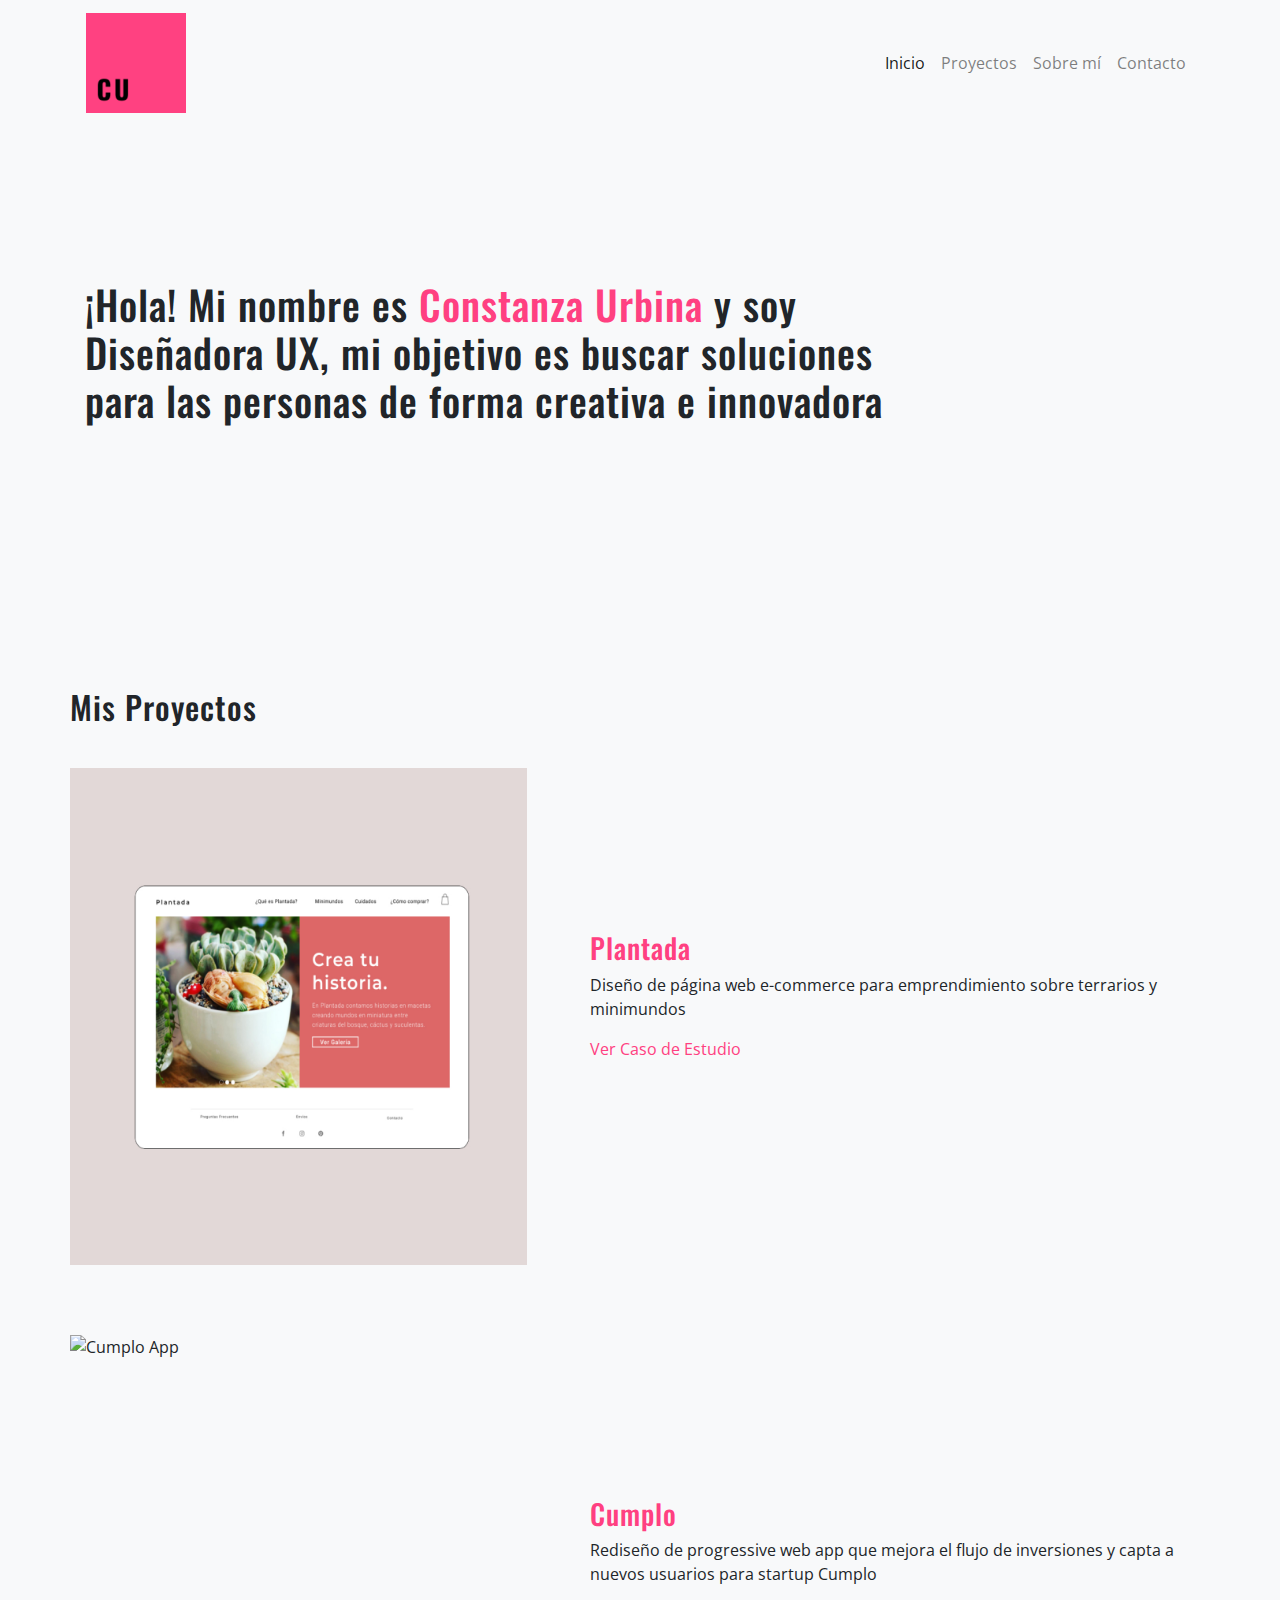
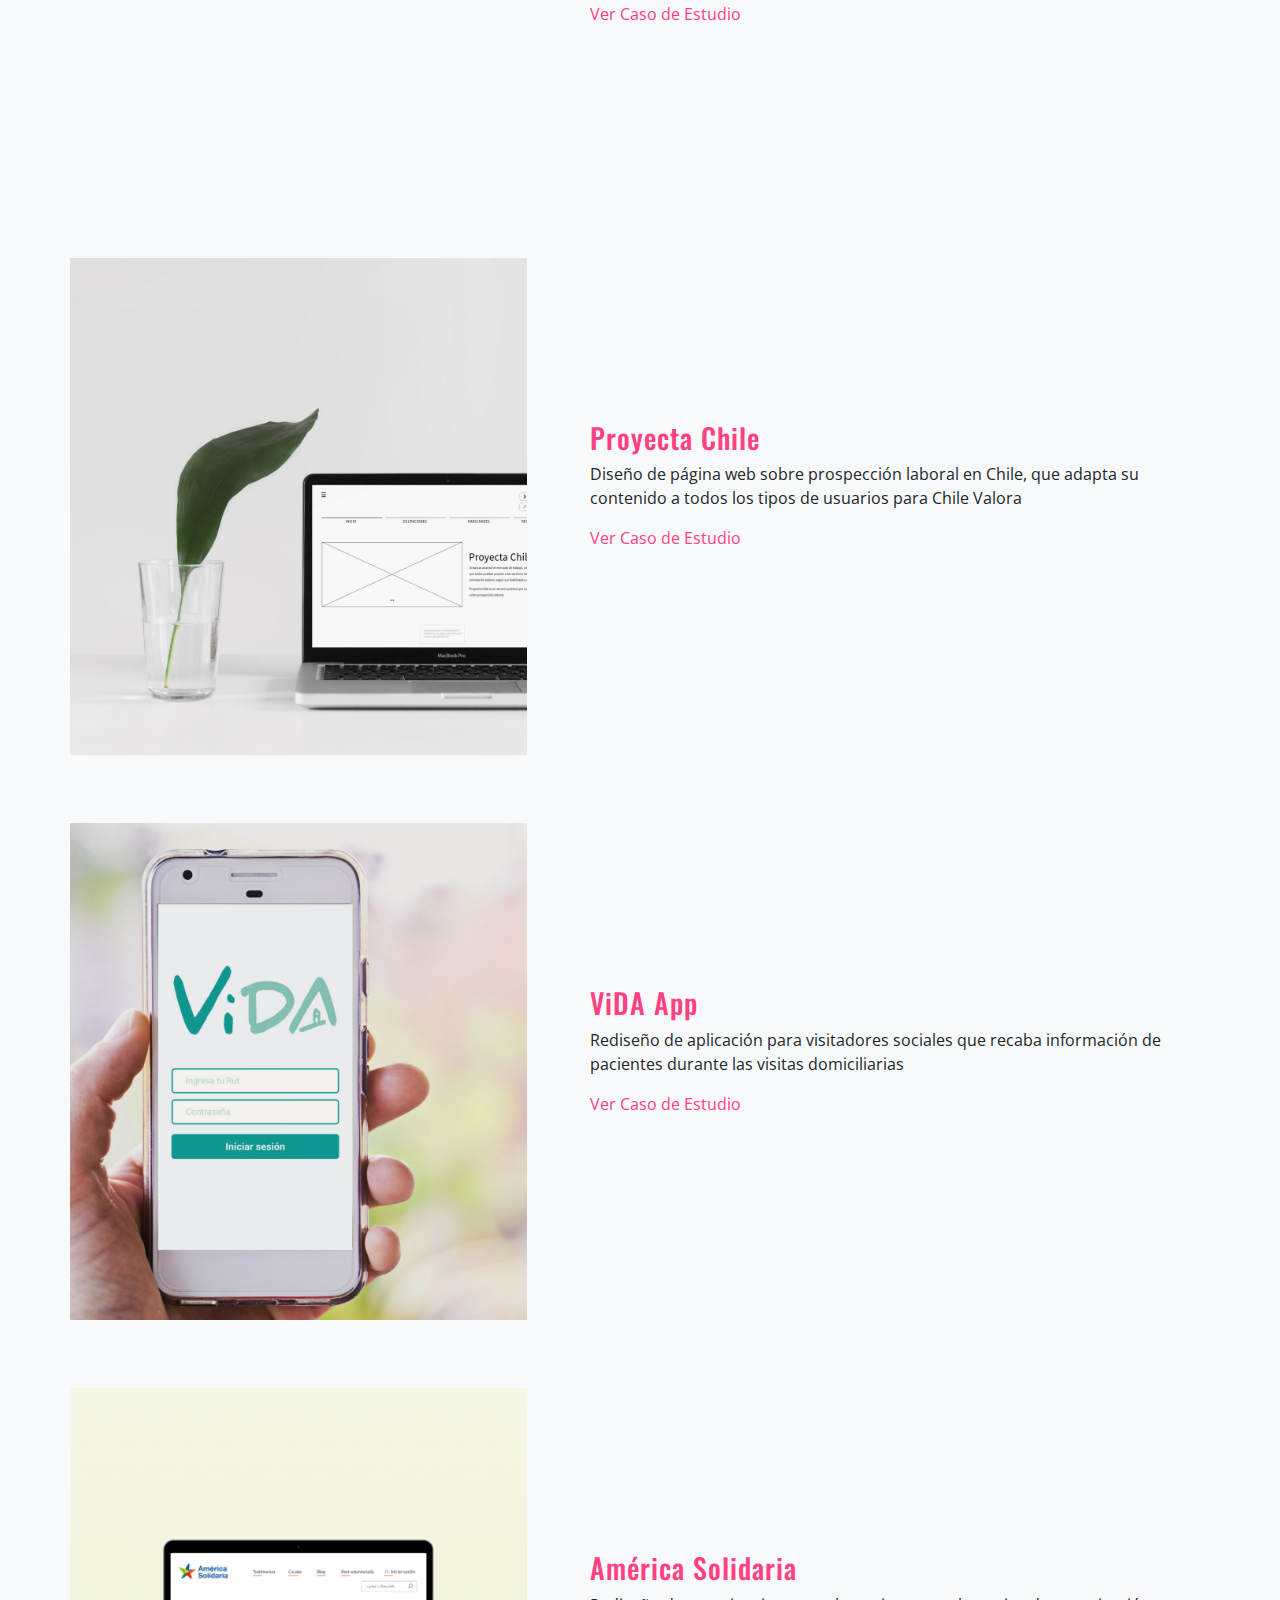
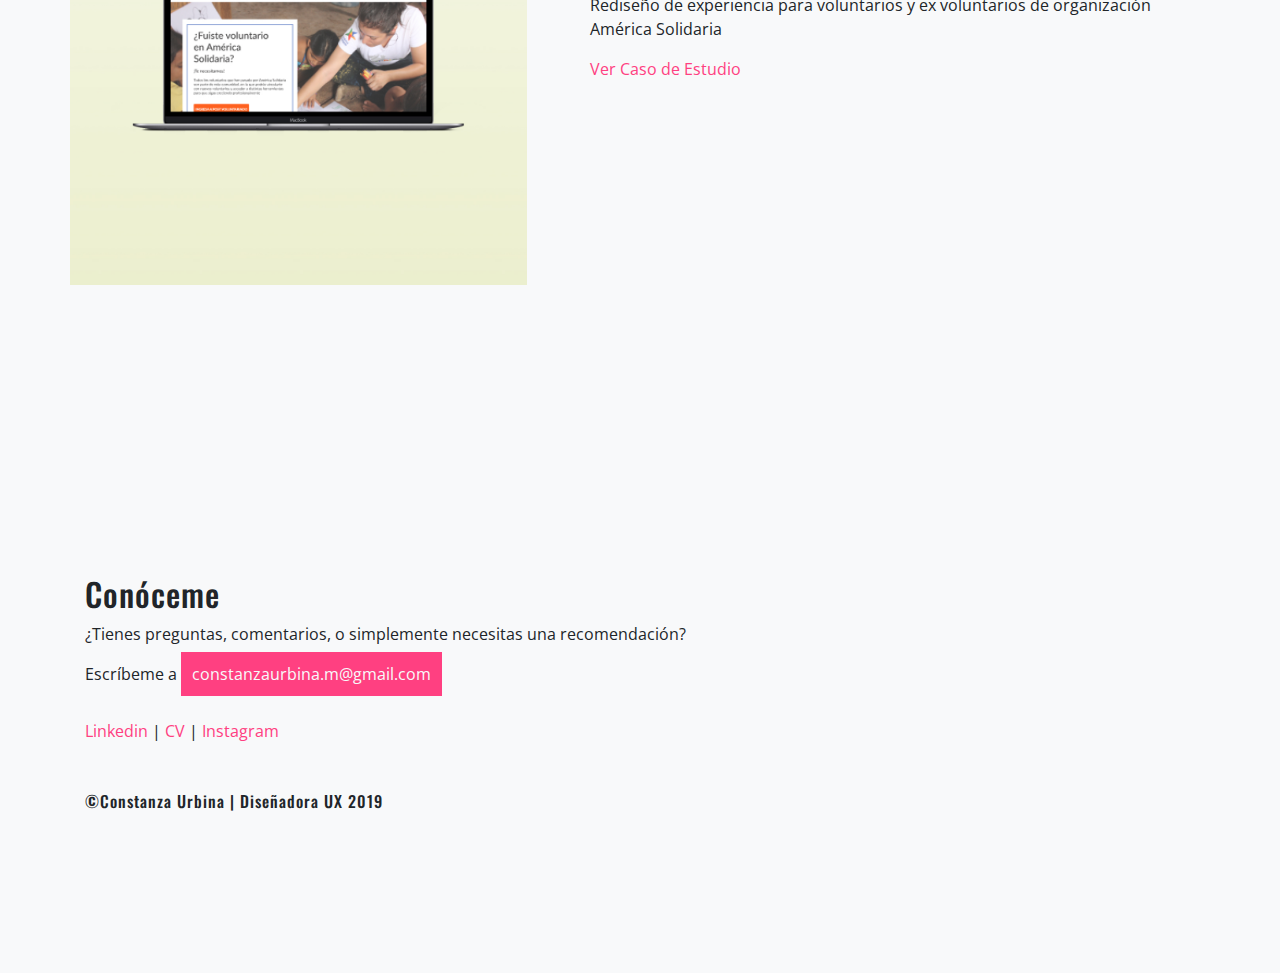
==== commit 1d34b340: "ultimos cambios proyectos" ====
--- a/index.html
+++ b/index.html
@@ -97,7 +97,7 @@
     </div>
     <div class="row pd-proyecto">
       <div class="col-lg-5">
-        <img class="img-fluid" src="img/portada_as.jpg" alt="América Solidaria">
+        <img class="img-fluid" src="img/AS.jpg" alt="América Solidaria">
       </div>
       <div class="col-lg-7">
         <div class="pos-txt">
--- a/style.css
+++ b/style.css
@@ -57,6 +57,11 @@
   #logo{
     max-width: 100px;
   }
+
+  .txt-fluid{
+    padding: 0% 5%;
+    color: #ffff;
+  }
   
   .txt-sub{
     color: #FF4081;
@@ -65,6 +70,10 @@
   h1, h2, h3, h4, h5, h6{
     font-family:'Oswald', sans-serif;
     letter-spacing: 1px;
+  }
+
+  .p-min{
+    font-size: 13px;
   }
   
   header, footer{
@@ -87,6 +96,10 @@
   .pos2-txt{
     padding: 30% 5%;
   }
+
+  .pos-img{
+    padding: 5% 0%;
+  }
   
   a{
     text-decoration: none;
@@ -104,7 +117,7 @@
     padding: 1% 1%;
   }
   .img-ref{
-    max-width: 30%;
+    max-width: 50%;
     text-align: center;
     margin: 0% 30%;
   }
@@ -117,23 +130,64 @@
   }
 
   .img-icon{
-      height: 50px;
-      width: 50px;
+      height: 35px;
+      width: 35px;
       margin: 20% 30%;
 
+  }
+
+  /*Imágenes sobre mi*/
+  #cum{
+    margin: 10% 0%
   }
 
   /*Imágenes Cumplo*/
 
   #img-cumplo{
-      background-image: url(img/cumplo1.jpg)
+      background-image: url(img/cumplo_portada.jpg);
+      opacity : 0.7;
   }
 
-  .img-user{
+  /*.img-user{
       width: 696px;
       height: 522px;
       text-align: center;
       margin: 0% 20%;
-  }
+  }*/
+  
+   /*Imágenes Chile Valora*/
+
+   #img-chv{
+    background-image: url(img/chilevalora_portada.jpg);
+    opacity : 0.7;
+    
+
+}
+
+/*Imágenes ViDA*/
+
+#img-vida{
+  background-image: url(img/vida_portada.jpg);
+  opacity : 0.7;
   
 
+}
+
+/*Imágenes Plantada*/
+
+#img-market{
+  background-image: url(img/market_portada.jpg);
+  opacity : 0.7;
+  
+
+}
+
+/*Imágenes AS*/
+
+#img-as{
+  background-image: url(img/as_portada.jpg);
+  opacity : 0.7;
+  
+
+}
+
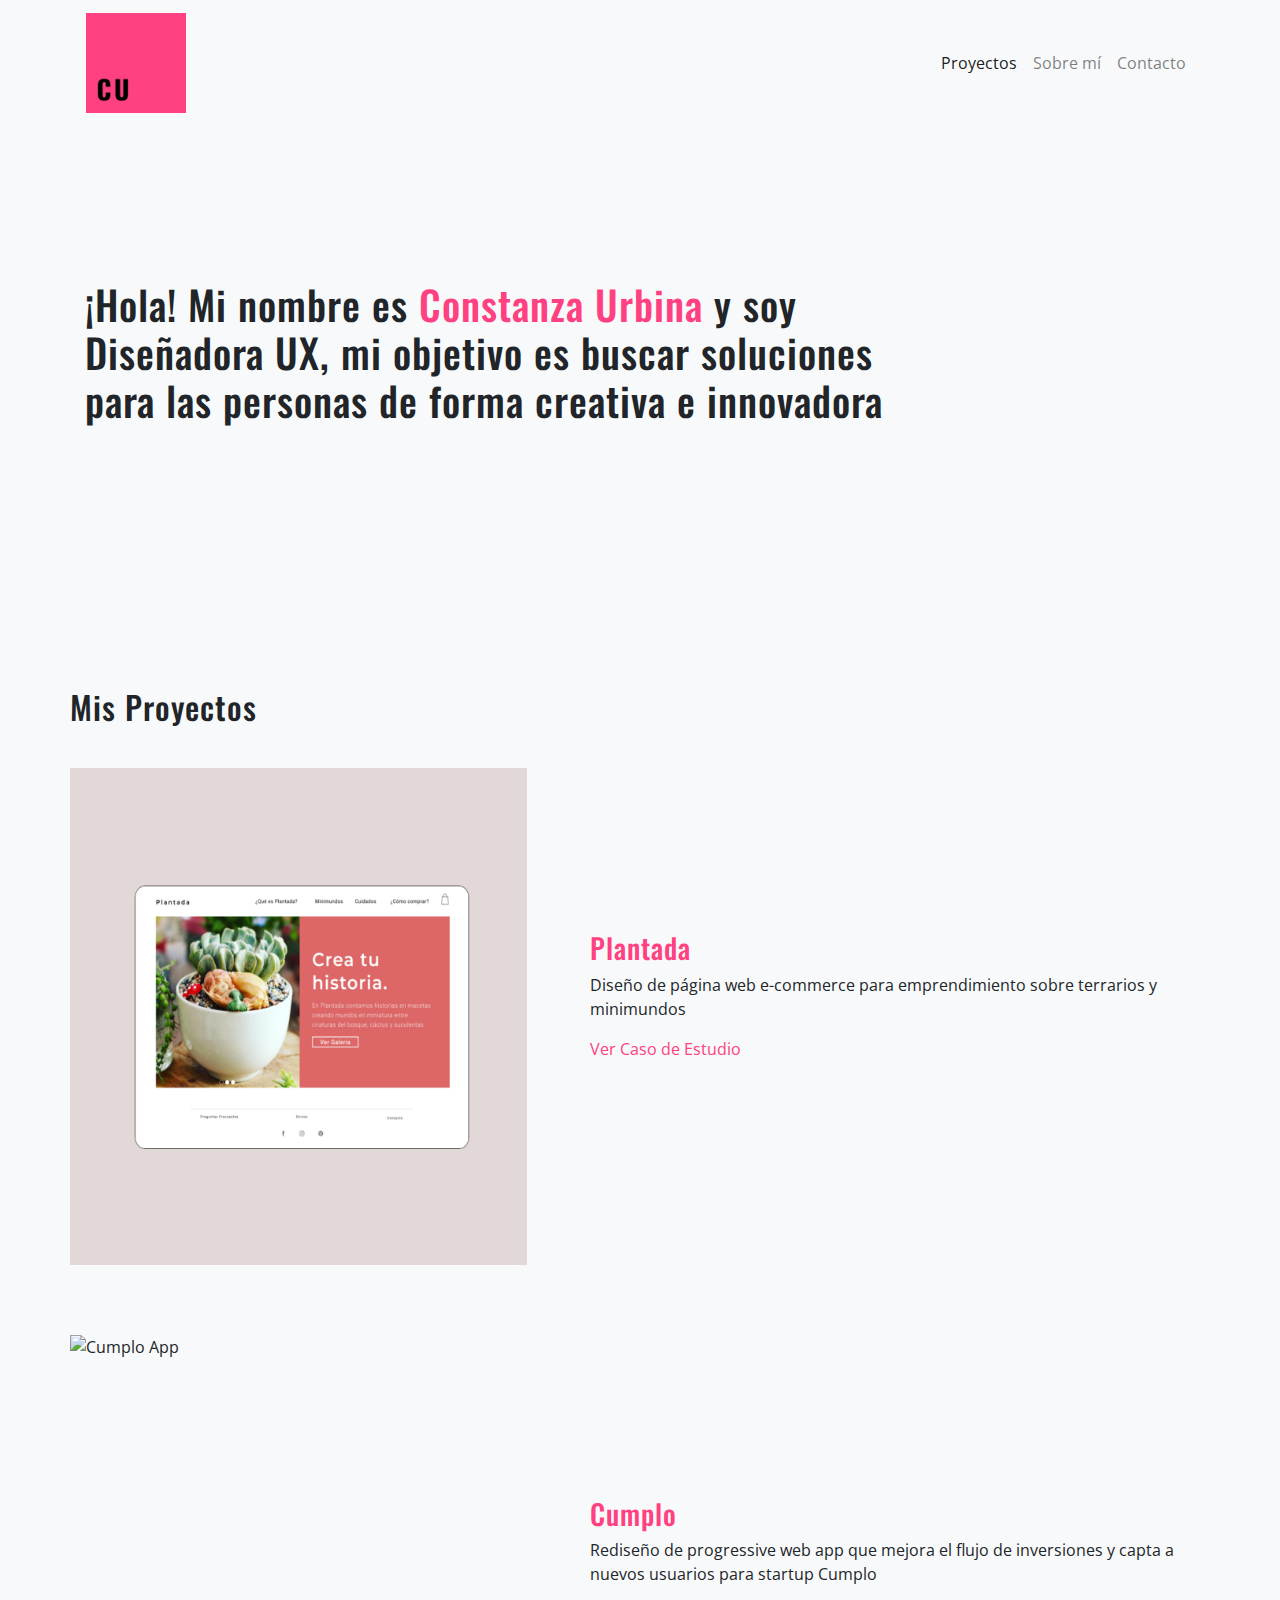
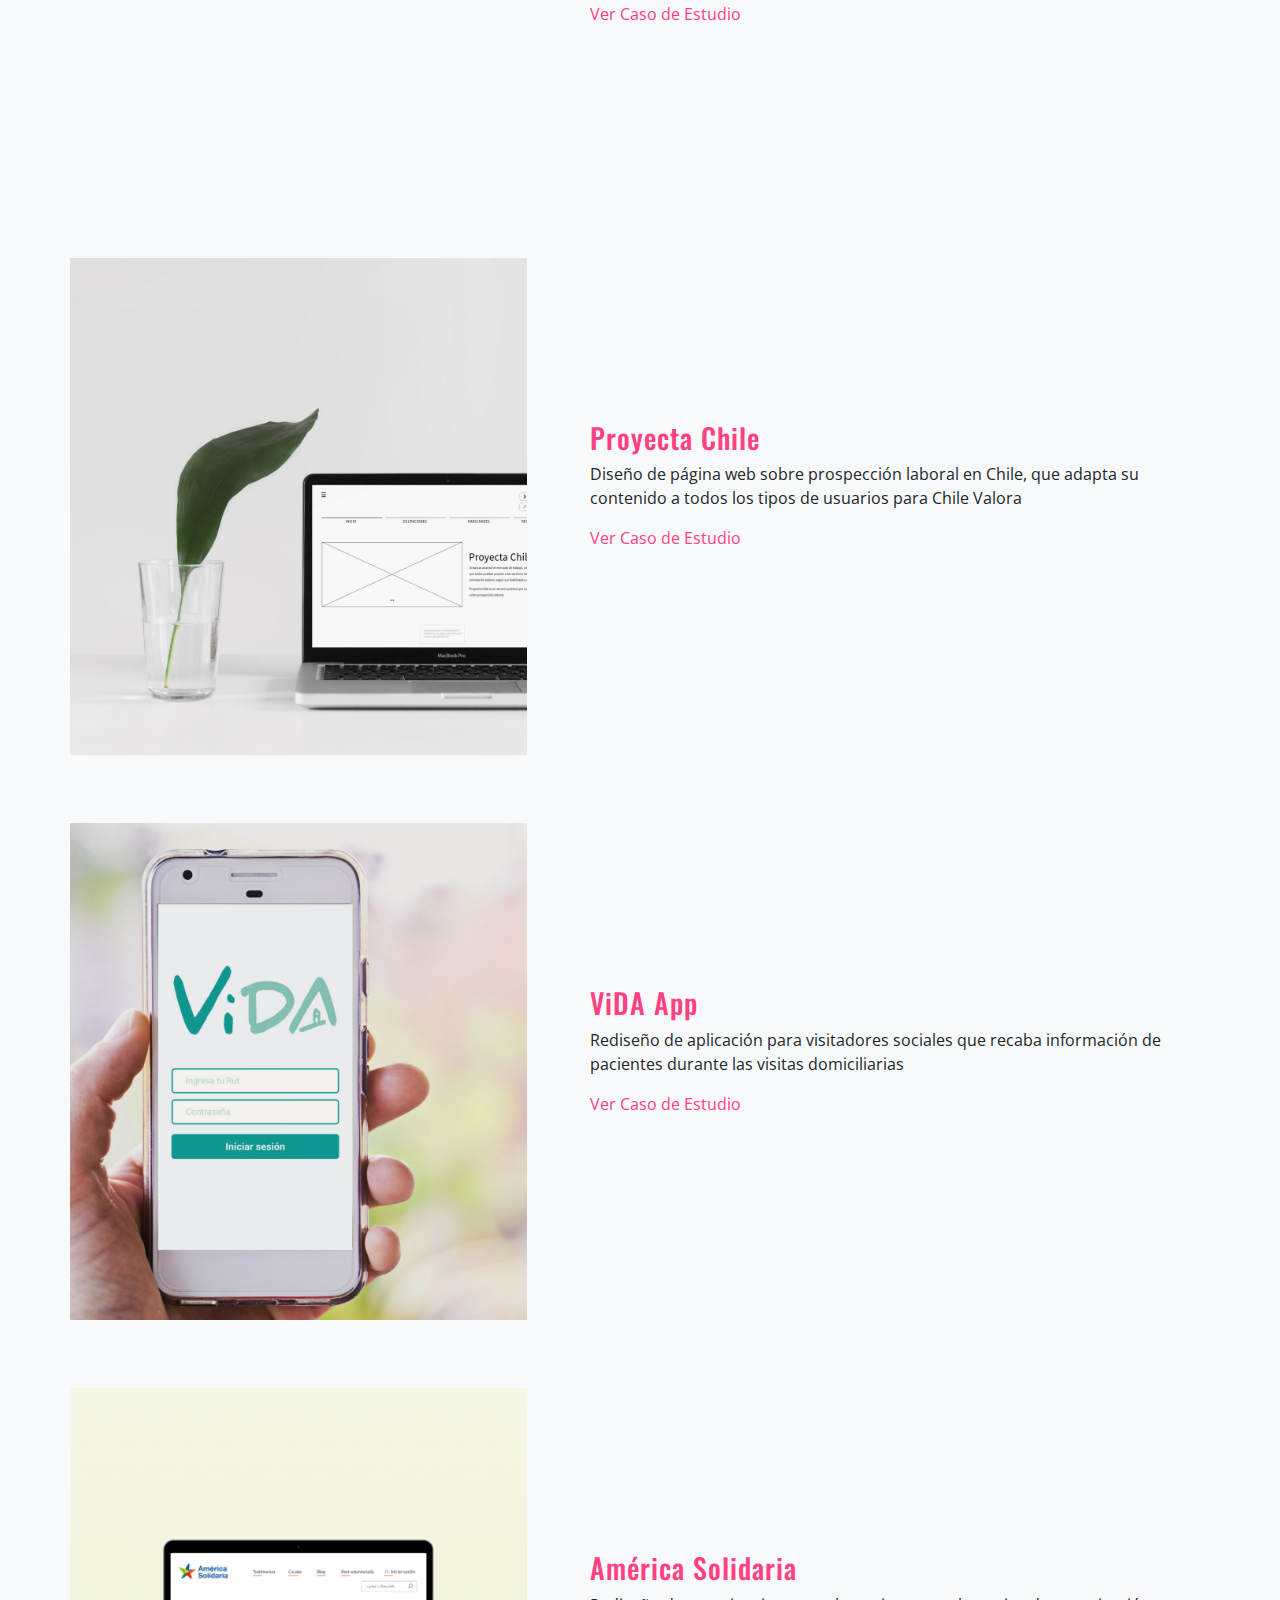
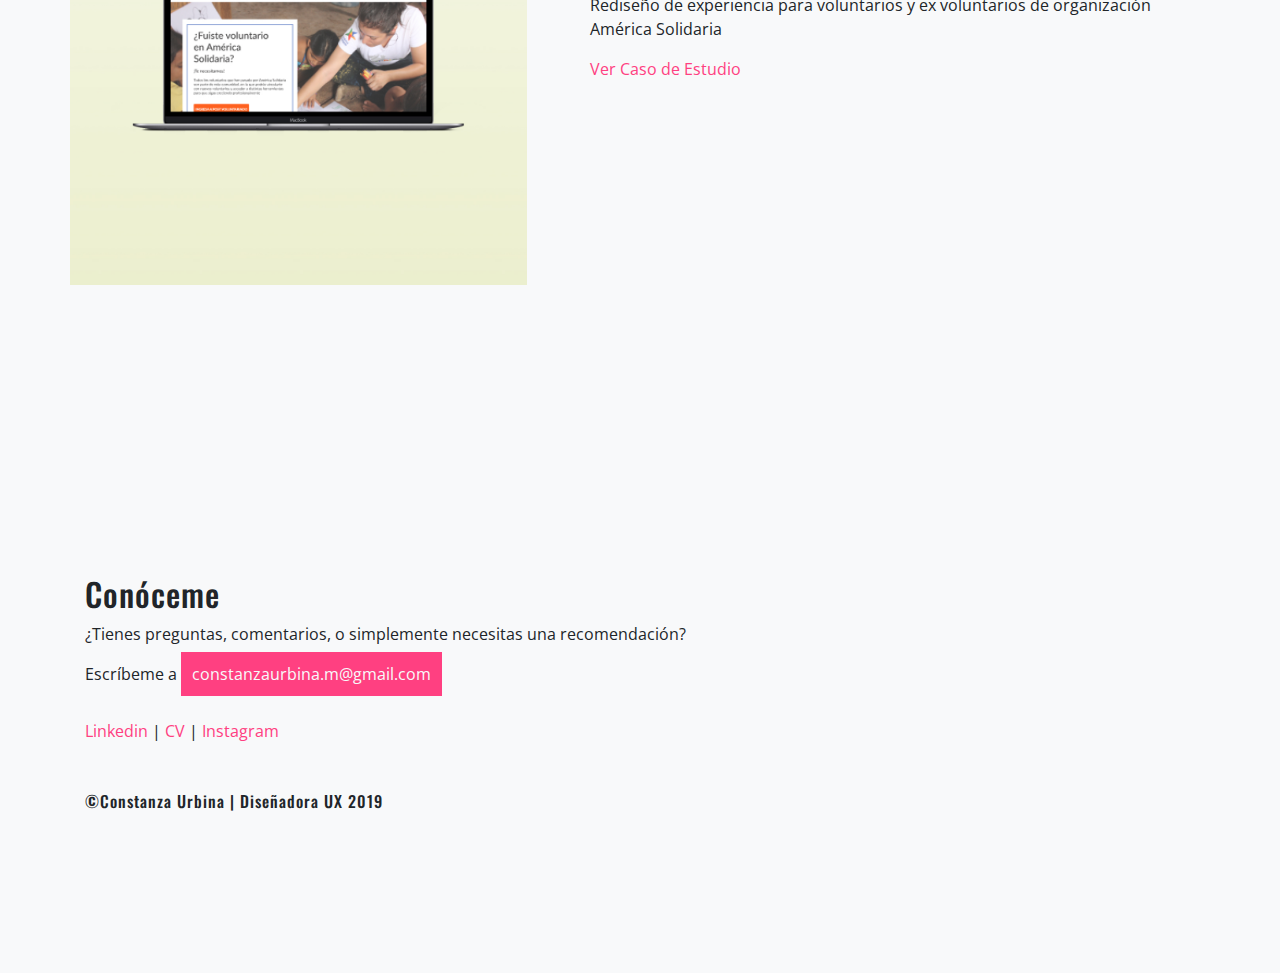
==== commit 95299691: "últimos cambios, falta responsivo" ====
--- a/index.html
+++ b/index.html
@@ -19,11 +19,9 @@
     </button>
     <div class="collapse navbar-collapse flex-row-reverse" id="navbarNav">
       <ul class="navbar-nav">
+
         <li class="nav-item active">
-          <a id="inicio" class="nav-link" href="index.html">Inicio <span class="sr-only">(current)</span></a>
-        </li>
-        <li class="nav-item">
-          <a id="proyectos" class="nav-link" href="#proyectos">Proyectos</a>
+          <a id="proyectos" class="nav-link" href="index.html">Proyectos<span class="sr-only">(current)</span></a>
         </li>
         <li class="nav-item">
           <a id="sobremi" class="nav-link" href="about.html">Sobre mí</a>
--- a/style.css
+++ b/style.css
@@ -164,6 +164,18 @@
 
 }
 
+/*#habilidades{
+  width:323.33px;
+  height: 384.08px;
+}
+
+#ocupaciones{
+  width:323.33px;
+  height: 307.79px;
+}*/
+
+
+
 /*Imágenes ViDA*/
 
 #img-vida{
@@ -182,6 +194,10 @@
 
 }
 
+#mrk3{
+  padding: 0% 15%;
+}
+
 /*Imágenes AS*/
 
 #img-as{
